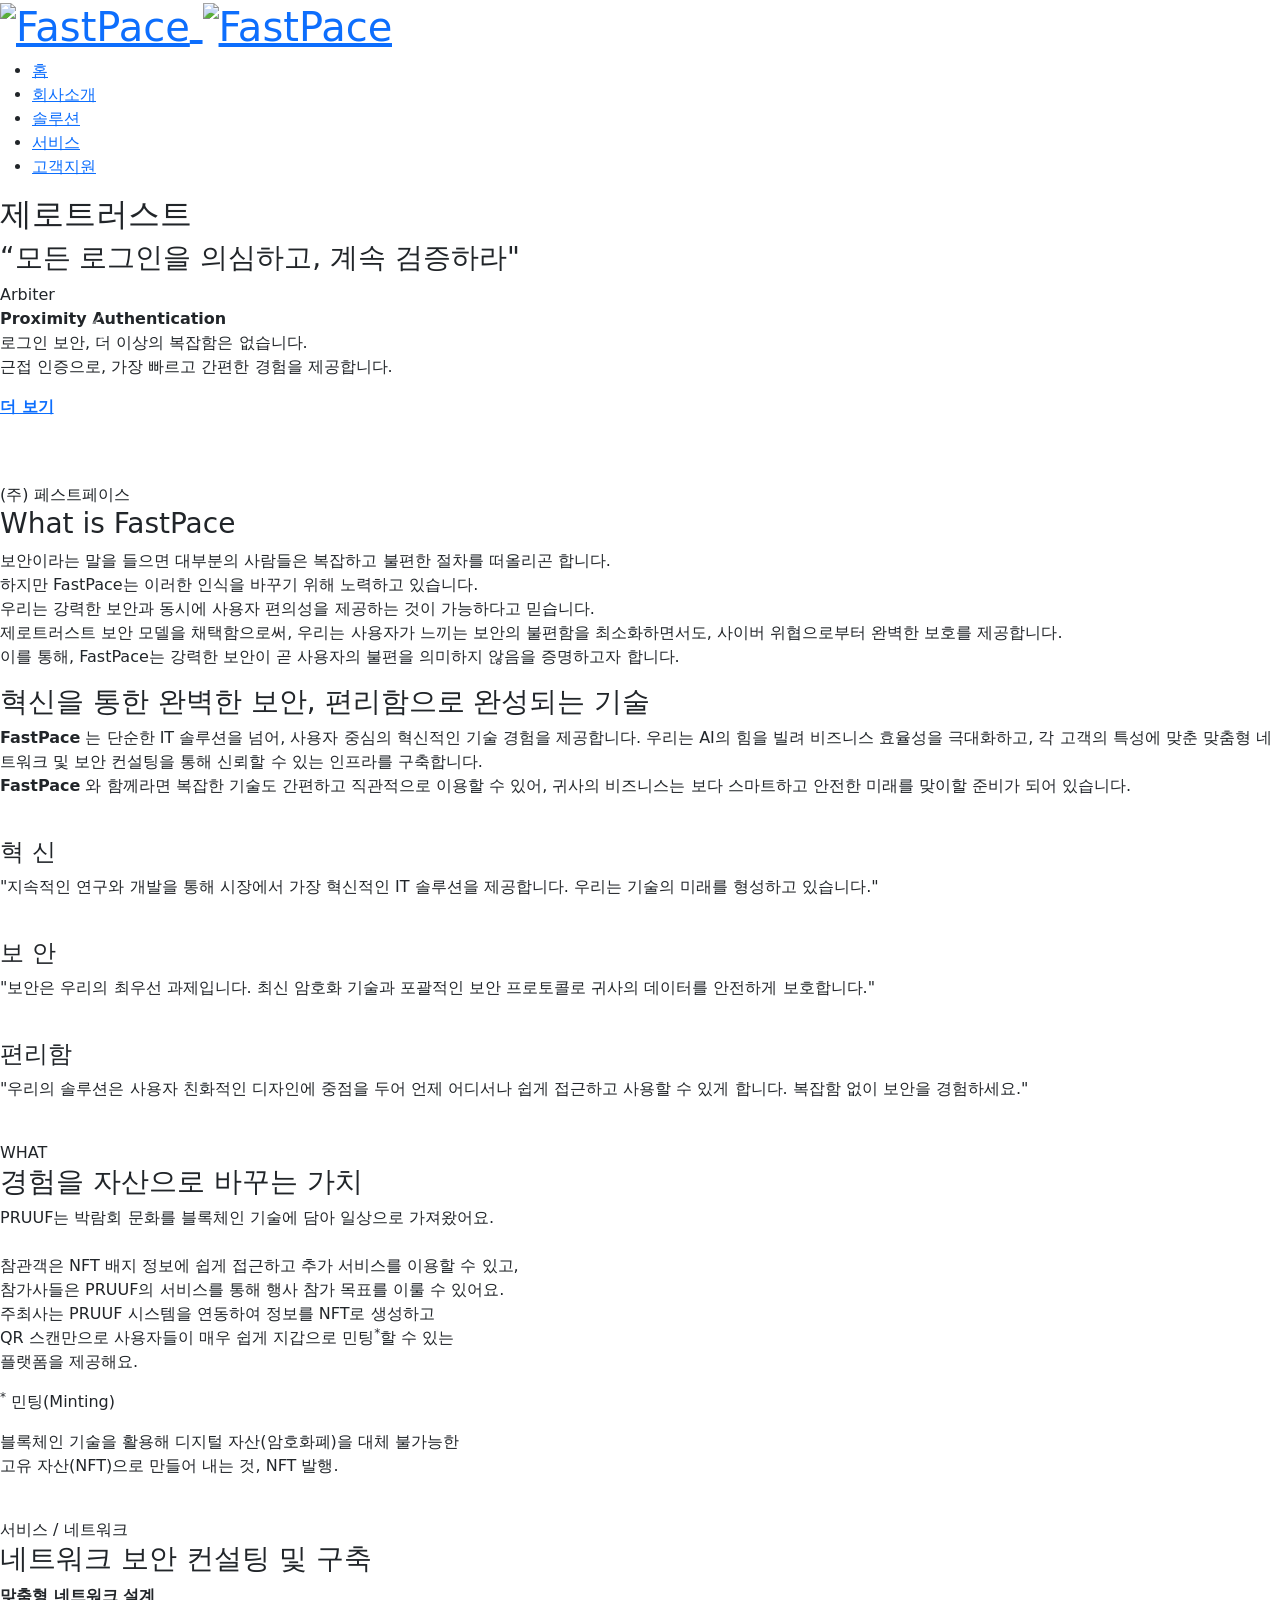
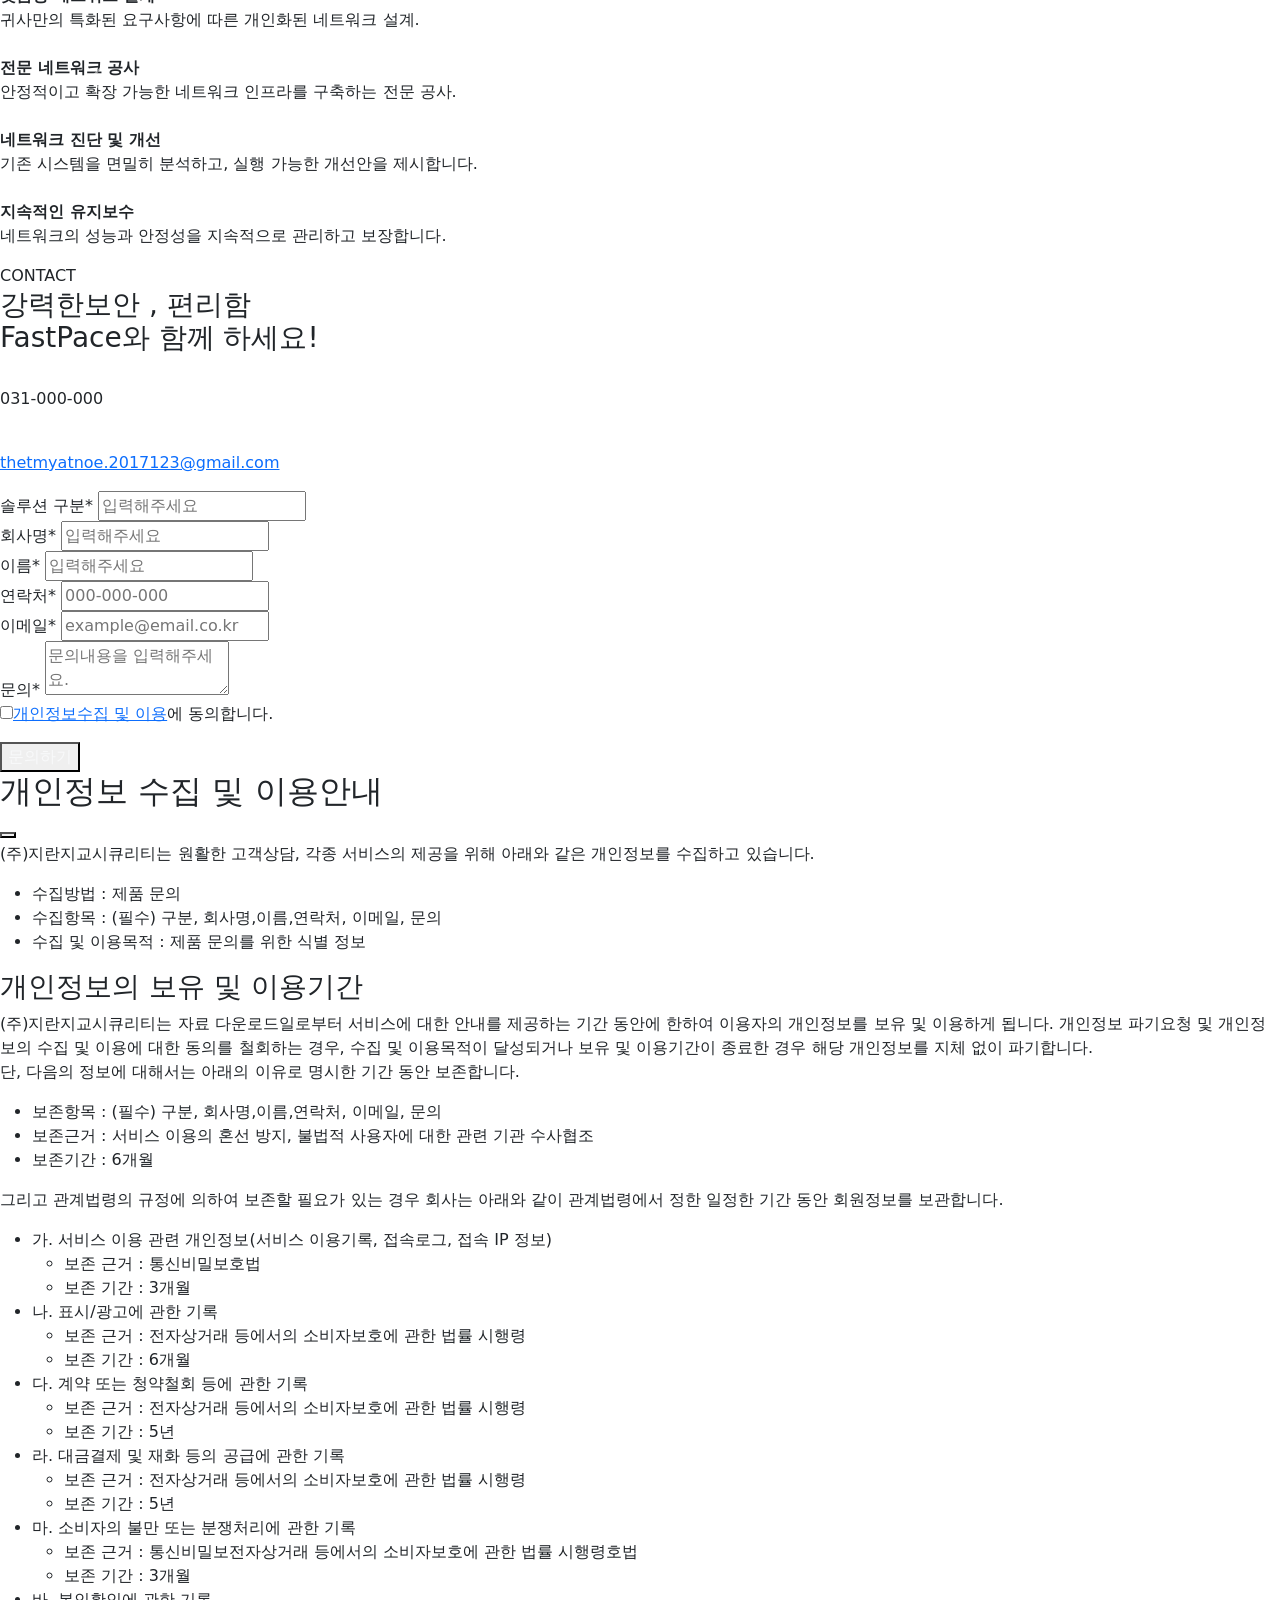
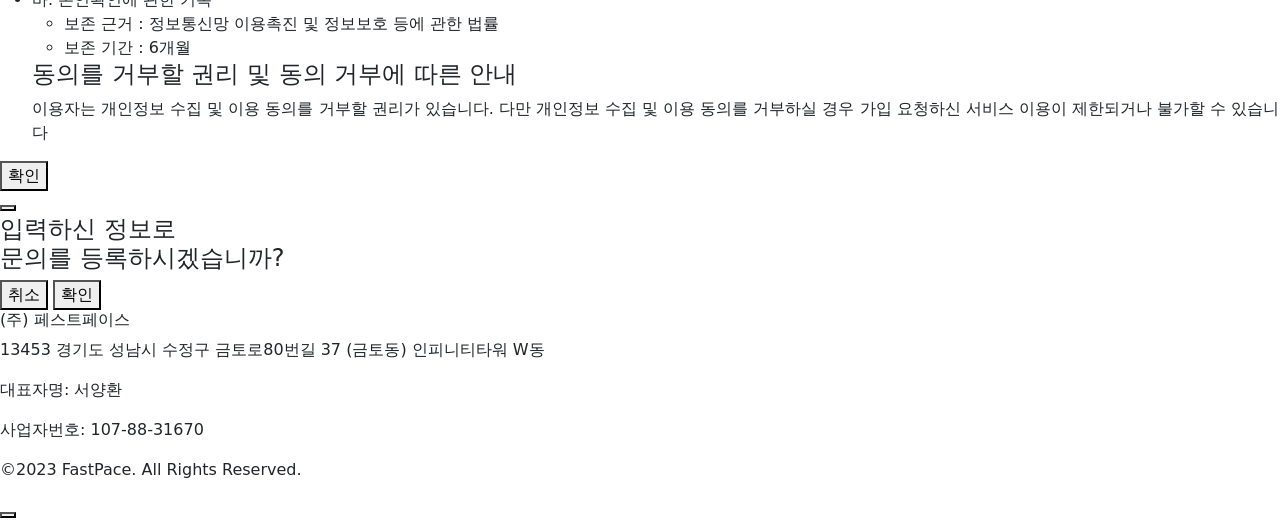
==== index.html @ 1fc8582a "first commit" ====
<!DOCTYPE html>
<html lang="ko">
  <head>
    <meta charset="utf-8" />
    <meta http-equiv="X-UA-Compatible" content="IE=edge" />
    <meta name="viewport" content="width=device-width,initial-scale=1.0,minimum-scale=1.0,user-scalable=yes" />
    <title>FastPace</title>

    <!-- css -->
    <link rel="icon" href="../html/images/main/fp1.png">
    <link rel="stylesheet" href="../html/css/css.css" />
    <link rel="stylesheet" href="../html/css/main.css" />
    <link href="https://cdn.jsdelivr.net/npm/bootstrap@5.0.2/dist/css/bootstrap.min.css" rel="stylesheet" integrity="sha384-EVSTQN3/azprG1Anm3QDgpJLIm9Nao0Yz1ztcQTwFspd3yD65VohhpuuCOmLASjC" crossorigin="anonymous">
    <script src="https://cdn.jsdelivr.net/npm/bootstrap@5.0.2/dist/js/bootstrap.bundle.min.js" integrity="sha384-MrcW6ZMFYlzcLA8Nl+NtUVF0sA7MsXsP1UyJoMp4YLEuNSfAP+JcXn/tWtIaxVXM" crossorigin="anonymous"></script>
    <!-- js -->
    <script src="https://cdn.jsdelivr.net/npm/@popperjs/core@2.9.2/dist/umd/popper.min.js" integrity="sha384-IQsoLXl5PILFhosVNubq5LC7Qb9DXgDA9i+tQ8Zj3iwWAwPtgFTxbJ8NT4GN1R8p" crossorigin="anonymous"></script>
    <script src="https://cdn.jsdelivr.net/npm/bootstrap@5.0.2/dist/js/bootstrap.min.js" integrity="sha384-cVKIPhGWiC2Al4u+LWgxfKTRIcfu0JTxR+EQDz/bgldoEyl4H0zUF0QKbrJ0EcQF" crossorigin="anonymous"></script>
    <script src="../html/js/jquery-3.2.1.min.js"></script>
    <script src="../html/js/common.js"></script>
    <script src="../html/js/aos.js"></script>
    <script src="https://smtpjs.com/v3/smtp.js"></script>
  </head>

  <body>
    <div id="wrap" class="main">
      <!-- header start -->
      <header id="header">
        <div class="layout">
          <h1 class="header__logo">
            <a href="#">
              <img src="../html/images/main/fpw.png" alt="FastPace" class="white" />
              <img src="../html/images/main/fplogo.png" alt="FastPace" class="color" />
            </a>
          </h1>
          <nav id="gnb" >
            <ul class="gnb__list">
              <li class="gnb__item"><a href="#sec01">홈</a></li>
              <li class="gnb__item"><a href="#sec03">회사소개</a></li>
              <li class="gnb__item"><a href="#sec04">솔루션</a></li>
              <li class="gnb__item"><a href="#sec05">서비스</a></li>
              <li class="gnb__item"><a href="#sec07">고객지원</a></li>
             
            </ul>
            <!--<a href="#sec07" class="header__btn">문의하기</a>-->
          </nav>
          
        </div>
      </header>
      <!-- header end -->

      <div id="main">
        <section id="sec01">
          <div id="sec01slider" class="carousel slide" data-bs-ride="carousel">
            <div class="carousel-indicators">
              <button type="button" data-bs-target="#sec01" data-bs-slide-to="0" class="active" aria-current="true" aria-label="Slide 1"></button>
              <button type="button" data-bs-target="#sec01" data-bs-slide-to="1" aria-label="Slide 2"></button>
              <button type="button" data-bs-target="#sec01" data-bs-slide-to="2" aria-label="Slide 3"></button>
            </div>
            <div class="carousel-inner">
              <!-- Slide 1 (sec011) -->
              <div id="sec011" class="carousel-item active">
                <div class="layout">
                  <div class="sec011__wrap">
                      <div class="sec011__con">
                          <h2>제로트러스트  </h2>
                          <h3>“모든 로그인을 의심하고, 계속 검증하라"</h3>
                          <span>Arbiter</span>
                          <p>
                            <b>Proximity Authentication </b> <br>
                            로그인 보안, 더 이상의 복잡함은 없습니다.<br>근접 인증으로, 가장 빠르고 간편한 경험을 제공합니다.
                          </p>
                          <div class="app__link-wrap1">
                              <a href="https://fastpace.my.canva.site/patrol" class="app__link1">
                                  <p><strong>더 보기</strong></p>
                              </a>
                          </div>
                      </div>
                      <div class="sec011__img">
                          <img src="../html/images/main/ar_ma_img1.png" alt="" />
                      </div>
                  </div>
              </div>
              </div>
              <!-- Slide 2 (sec012) -->
              <div id="sec012" class="carousel-item">
                <div class="layout">
                  <div class="sec012__wrap">
                      <div class="sec012__con">
                          <h2>제로트러스트의 실현, </h2>
                          <h3>네트워크 정찰을 통한 완벽한 보안</h3>
                          <span>Patrol</span>
                          <p>
                              취약한 내부 네트워크를 위한 트래픽 탐지 솔루션. <br>
                              센서를 통한 실시간 트래픽 감시 및 침입 방지, <br>안티바이러스 엔진으로 내부 위협을 정밀하게 탐지하고 차단합니다.
                          </p>
                          <div class="app__link-wrap2">
                              <a href="https://fastpace.my.canva.site/patrol" class="app__link2">
                                  <p><strong>더 보기</strong></p>
                              </a>
                          </div>
                      </div>
                      <div class="sec012__img">
                          <img src="../html/images/main/pa_ma_img1.png" alt="" />
                      </div>
                  </div>
                </div>
              </div>
              <!-- Slide 3 (sec013) -->
              <div id="sec013" class="carousel-item">
                <div class="layout">
                  <div class="sec013__wrap">
                      <div class="sec013__con">
                          <h2>E-Mail 데이터 기반의 업무포탈 AI</h2>
                          <h3>“e-Mail로 자동 학습, 혁신적인 업무 지원"</h3>
                          <span>Commandi</span>
                          <p>
                            AI 업무 포털,  <br>
                            이메일 데이터로 업무의 미래를 열다. <br> 학습된 나만의 AI업무 비서를 경험하세요.
                          </p>
                          <div class="app__link-wrap3">
                              <a href="https://www.canva.com/design/DAFzvdI1nhU/cEtCl0Ip3ri6vpko27bxwQ/view?utm_content=DAFzvdI1nhU&utm_campaign=designshare&utm_medium=link&utm_source=editor" class="app__link3">
                                  <p><strong>더 보기</strong></p>
                              </a>
                          </div>
                      </div>
                      <div class="sec013__img">
                          <img src="../html/images/main/cmd_1.png" alt="" />
                      </div>
                  </div>
                </div>
              </div>
            </div>
            <button class="carousel-control-prev" type="button" data-bs-target="#sec01slider" data-bs-slide="prev">
              <span class="carousel-control-prev-icon" aria-hidden="true"></span>
              <span class="visually-hidden">Previous</span>
            </button>
            <button class="carousel-control-next" type="button" data-bs-target="#sec01slider" data-bs-slide="next">
              <span class="carousel-control-next-icon" aria-hidden="true"></span>
              <span class="visually-hidden">Next</span>
            </button>
          </div>
        </section>
        <section id="sec03" class="con__box">
          <div class="layout">
            <div class="con__img" data-aos="fade-right" data-aos-anchor="#sec03">
              <img src="../html/images/main/fplogo.png" alt="" />
            </div>
            <div class="con__text">
              <span class="con__title con__title--sm" data-aos="fade-down" data-aos-delay="400" data-aos-anchor="#sec03">(주) 페스트페이스</span>
              <h3 class="con__title" data-aos="fade-down" data-aos-delay="600" data-aos-anchor="#sec03">What is FastPace</h3>
              <p class="con__desc" data-aos="fade-up" data-aos-delay="800" data-aos-anchor="#sec03">
                보안이라는 말을 들으면 대부분의 사람들은 복잡하고 불편한 절차를 떠올리곤 합니다. <br>하지만 FastPace는 이러한 인식을 바꾸기 위해 노력하고 있습니다. <br>우리는 강력한 보안과 동시에 사용자 편의성을 제공하는 것이 가능하다고 믿습니다. <br>제로트러스트 보안 모델을 채택함으로써, 우리는 사용자가 느끼는 보안의 불편함을 최소화하면서도, 사이버 위협으로부터 완벽한 보호를 제공합니다. <br>이를 통해, FastPace는 강력한 보안이 곧 사용자의 불편을 의미하지 않음을 증명하고자 합니다.
              </p>
            </div>
          </div>
        </section>
        <section id="sec02">
          <div class="layout">
            <h3 class="con__title" data-aos="fade-down" data-aos-anchor="#sec02">혁신을 통한 완벽한 보안, 편리함으로 완성되는 기술</h3>
            <p class="sec02__text" data-aos="fade-down" data-aos-delay="200" data-aos-anchor="#sec02">
              <b>FastPace</b> 는 단순한 IT 솔루션을 넘어, 사용자 중심의 혁신적인 기술 경험을 제공합니다. 우리는 AI의 힘을 빌려 비즈니스 효율성을 극대화하고, 각 고객의 특성에 맞춘 맞춤형 네트워크 및 보안 컨설팅을 통해 신뢰할 수 있는 인프라를 구축합니다. <br>
              <b>FastPace</b> 와 함께라면 복잡한 기술도 간편하고 직관적으로 이용할 수 있어, 귀사의 비즈니스는 보다 스마트하고 안전한 미래를 맞이할 준비가 되어 있습니다.<br />
            </p>
            <div class="sec02__con">
              <div class="sec02__item">
                <div class="sec02__item-img" data-aos="zoom-in" data-aos-duration="700" data-aos-delay="800" data-aos-anchor="#sec02"><img src="../html/images/main/i1.png" alt="" /></div>
                <div class="sec02__item-text" data-aos="fade-up" data-aos-delay="1400" data-aos-anchor="#sec02">
                  <h4>혁 신</h4>
                  <p>"지속적인 연구와 개발을 통해 시장에서 가장 혁신적인 IT 솔루션을 제공합니다. 우리는 기술의 미래를 형성하고 있습니다."</p>
                </div>
              </div>
              <div class="sec02__item">
                <div class="sec02__item-img" data-aos="zoom-in" data-aos-duration="700" data-aos-delay="900" data-aos-anchor="#sec02"><img src="../html/images/main/i2.png" alt="" /></div>
                <div class="sec02__item-text" data-aos="fade-up" data-aos-delay="1600" data-aos-anchor="#sec02">
                  <h4>보 안</h4>
                  <p>"보안은 우리의 최우선 과제입니다. 최신 암호화 기술과 포괄적인 보안 프로토콜로 귀사의 데이터를 안전하게 보호합니다."</p>
                </div>
              </div>
              <div class="sec02__item">
                <div class="sec02__item-img" data-aos="zoom-in" data-aos-duration="700" data-aos-delay="1200" data-aos-anchor="#sec02"><img src="../html/images/main/i3.png" alt="" /></div>
                <div class="sec02__item-text" data-aos="fade-up" data-aos-delay="1800" data-aos-anchor="#sec02">
                  <h4>편리함</h4>
                  <p>"우리의 솔루션은 사용자 친화적인 디자인에 중점을 두어 언제 어디서나 쉽게 접근하고 사용할 수 있게 합니다. 복잡함 없이 보안을 경험하세요."</p>
                </div>
              </div>
            </div>
            <!--<div class="annotation" data-aos="fade" data-aos-duration="1400" data-aos-delay="2400" data-aos-anchor="#sec02">
              <p class="annotation__word"><sup class="point">*</sup> NFT(Non-Fungible Token)</p>
              <p class="annotation__desc">블록체인의 기술을 이용하여 증명되는 디지털 자산을 증명하는 토큰</p>
            </div>-->
          </div>
        </section>
        <section id="sec04" class="con__box">
          <div class="layout">
            <div class="con__img" data-aos="fade-left" data-aos-anchor="#sec04">
              <img src="../html/images/main/con_img02.png" alt="" />
            </div>
            <div class="con__text">
              <span class="con__title con__title--sm" data-aos="fade-down" data-aos-delay="400" data-aos-anchor="#sec04">WHAT</span>
              <h3 class="con__title" data-aos="fade-down" data-aos-delay="600" data-aos-anchor="#sec04">경험을 자산으로 바꾸는 가치</h3>
              <p class="con__desc" data-aos="fade-up" data-aos-delay="800" data-aos-anchor="#sec04">
                PRUUF는 박람회 문화를 블록체인 기술에 담아 일상으로 가져왔어요.
                <br /><br />
                참관객은 NFT 배지 정보에 쉽게 접근하고 추가 서비스를 이용할 수 있고,<br class="mo-none" />
                참가사들은 PRUUF의 서비스를 통해 행사 참가 목표를 이룰 수 있어요.<br />
                주최사는 PRUUF 시스템을 연동하여 정보를 NFT로 생성하고<br class="mo-none" />
                QR 스캔만으로 사용자들이 매우 쉽게 지갑으로 민팅<sup class="point">*</sup>할 수 있는<br class="mo-none" />
                플랫폼을 제공해요.<br />
              </p>
              <div class="annotation mt50" data-aos="fade" data-aos-duration="1400" data-aos-delay="1400" data-aos-anchor="#sec04">
                <p class="annotation__word"><sup class="point">*</sup> 민팅(Minting)</p>
                <p class="annotation__desc">
                  블록체인 기술을 활용해 디지털 자산(암호화폐)을 대체 불가능한<br class="mo-none" />
                  고유 자산(NFT)으로 만들어 내는 것, NFT 발행.
                </p>
              </div>
            </div>
          </div>
        </section>

        <section id="sec05" class="con__box">
          <div id="sec05slider" class="carousel slide" data-bs-ride="carousel">
          <div class="carousel-indicators">
           <button type="button" data-bs-target="#sec05" data-bs-slide-to="0" class="active" aria-current="true" aria-label="Slide 1"></button>
            <button type="button" data-bs-target="#sec05" data-bs-slide-to="1" aria-label="Slide 2"></button>
          </div>
          <div class="carousel-inner">
          <!-- Slide 1 (sec051) -->
          <div id="sec051" class="carousel-item active">
            <div class="layout">
              <div class="con__img" data-aos="fade-right" data-aos-anchor="#sec05">
                <img src="../html/images/main/sv_1.png" alt="" />
              </div>
              <div class="con__text">
                <span class="con__title con__title--sm" data-aos="fade-down" data-aos-delay="400" data-aos-anchor="#sec05"> 서비스 / 네트워크</span>
                <h3 class="con__title" data-aos="fade-down" data-aos-delay="600" data-aos-anchor="#sec05">네트워크 보안 컨설팅 및 구축</h3>
                <p class="con__desc" data-aos="fade-up" data-aos-delay="800" data-aos-anchor="#sec05">
                  <b>맞춤형 네트워크 설계</b><br class="mo-none" />
                  귀사만의 특화된 요구사항에 따른 개인화된 네트워크 설계.
                  <br /><br />
                  <b>전문 네트워크 공사</b><br class="mo-none" />
                  안정적이고 확장 가능한 네트워크 인프라를 구축하는 전문 공사.
                  <br /><br />
                  <b>네트워크 진단 및 개선
                  </b><br class="mo-none" />
                  기존 시스템을 면밀히 분석하고, 실행 가능한 개선안을 제시합니다.
                  <br /><br />
                  <b>지속적인 유지보수
                  </b><br class="mo-none" />
                  네트워크의 성능과 안정성을 지속적으로 관리하고 보장합니다.
            
                </p>
              </div>
            </div>
          </div>
          <!-- Slide 2 -->
          <div id="sec052" class="carousel-item">
            <div class="layout">
              <div class="con__img" data-aos="fade-right" data-aos-anchor="#sec05">
                <img src="../html/images/main/sv2.png" alt="" />
              </div>
              <div class="con__text">
                <span class="con__title con__title--sm" data-aos="fade-down" data-aos-delay="400" data-aos-anchor="#sec05">  서비스 / 보안컨설팅</span>
                <h3 class="con__title" data-aos="fade-down" data-aos-delay="600" data-aos-anchor="#sec05">보안 컨설팅</h3>
                <p class="con__desc" data-aos="fade-up" data-aos-delay="800" data-aos-anchor="#sec05">
                  FastPace는 최신 보안 기술의 적용과 더불어 기존 레거시 환경에 대한 전문적인 보안 컨설팅을 제공합니다.<br><br>강력한 보안과 사용자 편의성을 모두 충족하는 제로트러스트 보안 솔루션을 통해, 기존 시스템의 보안 강화와 현대적 요구사항에 맞는 업그레이드를 도와드립니다. <br><br>FastPace와 함께라면, 기업은 과거의 보안 구조를 혁신적이고 효율적인 방식으로 개선할 수 있습니다.
                </p>
              </div>
            </div>
          </div>
          </div>
          <button class="carousel-control-prev" type="button" data-bs-target="#sec05slider" data-bs-slide="prev">
            <span class="carousel-control-prev-icon" aria-hidden="true"></span>
            <span class="visually-hidden">Previous</span>
          </button>
          <button class="carousel-control-next" type="button" data-bs-target="#sec05slider" data-bs-slide="next">
            <span class="carousel-control-next-icon" aria-hidden="true"></span>
            <span class="visually-hidden">Next</span>
          </button>
          </div>
    
        </section>

        <section id="sec07">
          <div class="layout">
            <div class="con__text">
              <div>
                <span class="con__title con__title--sm" data-aos="fade-down" data-aos-anchor="#sec07">CONTACT</span>
                <h3 class="con__title con__title--lg" data-aos="fade-down" data-aos-delay="200" data-aos-anchor="#sec07">
                  강력한보안 , 편리함<br />
                  <span>FastPace</span>와 함께 하세요!
                </h3>
              </div>
              <div class="contact__btn-wrap" data-aos="fade-up" data-aos-delay="600" data-aos-anchor="#sec07">
                <div class="contact__btn contact__btn--tel">
                  <span class="contact__icon">
                    <img src="../html/images/main/icon_contact01.svg" alt="" />
                  </span>
                  <p>031-000-000</p>
                </div>
                <a href="mailto:thetmyatnoe.2017123@gmail.com" class="contact__btn contact__btn--mail">
                  <span class="contact__icon">
                    <img src="../html/images/main/icon_contact02.svg" alt="" />
                  </span>
                  <p>thetmyatnoe.2017123@gmail.com</p>
                </a>
              </div>
            </div>
            <div class="con__form" data-aos="fade" data-aos-duration="1400" data-aos-delay="1200" data-aos-anchor="#sec07">
              <form id="inquiryform" action="http://106.10.38.198/submit-inquiry" method="post"> <!-- Modify this line -->
                <div class="con__form-item incorrect">
                  <label class="con__form-label">솔루션 구분*</label>
                  <input type="text" name="category" placeholder="입력해주세요" />
                </div>
                <div class="con__form-item incorrect">
                  <label class="con__form-label">회사명*</label>
                  <input type="text" name="companyName" placeholder="입력해주세요" />
                </div>
                <div class="con__form-item">
                  <label class="con__form-label">이름*</label>
                  <input type="text" name="name" placeholder="입력해주세요" />
                </div>
                <div class="con__form-item">
                  <label class="con__form-label">연락처*</label>
                  <input type="text" name="contact" placeholder="000-000-000" />
                </div>
                <div class="con__form-item">
                  <label class="con__form-label">이메일*</label>
                  <input type="text" name="email" placeholder="example@email.co.kr" />
                </div>
                <div class="con__form-item last incorrect">
                  <label class="con__form-label">문의*</label>
                  <textarea name="inquiry" placeholder="문의내용을 입력해주세요."></textarea>
                </div>
                <div class="con__form-submit">
                  <p class="check-style">
                    <input type="checkbox" name="" id="c01" /><label for="c01"><a href="#" class="popup-open">개인정보수집 및 이용</a>에 동의합니다.</label>
                  </p>
                  <button type="submit" class="btn-style submit-popup-open text-light">문의하기</button>
                </div>
              </form>
            </div>
          </div>
        
          </div>

          <div class="popup__wrap">
            <div class="popup__box">
              <div class="popup__title">
                <h2>개인정보 수집 및 이용안내</h2>
                <button class="popup__close"><i class="xi-close"></i></button>
              </div>
              <div class="popup__con">
                <div class="popup__con-text">
                  <p>(주)지란지교시큐리티는 원활한 고객상담, 각종 서비스의 제공을 위해 아래와 같은 개인정보를 수집하고 있습니다.</p>
                  <ul class="dot-list">
                    <li>수집방법 : 제품 문의</li>
                    <li>수집항목 : (필수) 구분, 회사명,이름,연락처, 이메일, 문의</li>
                    <li>수집 및 이용목적 : 제품 문의를 위한 식별 정보</li>
                  </ul>
                  <h3>개인정보의 보유 및 이용기간</h3>
                  <p>
                    (주)지란지교시큐리티는 자료 다운로드일로부터 서비스에 대한 안내를 제공하는 기간 동안에 한하여 이용자의 개인정보를 보유 및 이용하게 됩니다. 개인정보 파기요청 및 개인정보의 수집 및 이용에 대한 동의를 철회하는 경우, 수집 및 이용목적이 달성되거나 보유 및 이용기간이 종료한 경우 해당
                    개인정보를 지체 없이 파기합니다.<br />
                    단, 다음의 정보에 대해서는 아래의 이유로 명시한 기간 동안 보존합니다.
                  </p>
                  <ul class="dot-list">
                    <li>보존항목 : (필수) 구분, 회사명,이름,연락처, 이메일, 문의</li>
                    <li>보존근거 : 서비스 이용의 혼선 방지, 불법적 사용자에 대한 관련 기관 수사협조</li>
                    <li>보존기간 : 6개월</li>
                  </ul>
                  <p>그리고 관계법령의 규정에 의하여 보존할 필요가 있는 경우 회사는 아래와 같이 관계법령에서 정한 일정한 기간 동안 회원정보를 보관합니다.</p>
                  <ul class="abc-list">
                    <li>
                      가. 서비스 이용 관련 개인정보(서비스 이용기록, 접속로그, 접속 IP 정보)
                      <ul class="dash-list">
                        <li>보존 근거 : 통신비밀보호법</li>
                        <li>보존 기간 : 3개월</li>
                      </ul>
                    </li>
                    <li>
                      나. 표시/광고에 관한 기록
                      <ul class="dash-list">
                        <li>보존 근거 : 전자상거래 등에서의 소비자보호에 관한 법률 시행령</li>
                        <li>보존 기간 : 6개월</li>
                      </ul>
                    </li>
                    <li>
                      다. 계약 또는 청약철회 등에 관한 기록
                      <ul class="dash-list">
                        <li>보존 근거 : 전자상거래 등에서의 소비자보호에 관한 법률 시행령</li>
                        <li>보존 기간 : 5년</li>
                      </ul>
                    </li>
                    <li>
                      라. 대금결제 및 재화 등의 공급에 관한 기록
                      <ul class="dash-list">
                        <li>보존 근거 : 전자상거래 등에서의 소비자보호에 관한 법률 시행령</li>
                        <li>보존 기간 : 5년</li>
                      </ul>
                    </li>
                    <li>
                      마. 소비자의 불만 또는 분쟁처리에 관한 기록
                      <ul class="dash-list">
                        <li>보존 근거 : 통신비밀보전자상거래 등에서의 소비자보호에 관한 법률 시행령호법</li>
                        <li>보존 기간 : 3개월</li>
                      </ul>
                    </li>
                    <li>
                      바. 본인확인에 관한 기록
                      <ul class="dash-list">
                        <li>보존 근거 : 정보통신망 이용촉진 및 정보보호 등에 관한 법률</li>
                        <li>보존 기간 : 6개월</li>
                      </ul>
                    </li>
                    <h4>동의를 거부할 권리 및 동의 거부에 따른 안내</h4>
                    <p>이용자는 개인정보 수집 및 이용 동의를 거부할 권리가 있습니다. 다만 개인정보 수집 및 이용 동의를 거부하실 경우 가입 요청하신 서비스 이용이 제한되거나 불가할 수 있습니다</p>
                  </ul>
                </div>
                <button class="popup__btn btn-style">확인</button>
              </div>
            </div>
          </div>

          <div class="submit-popup__wrap">
            <div class="submit-popup__box">
              <button class="submit-popup__close"><i class="xi-close"></i></button>
              <div class="submit-popup__con">
                <h4 class="submit-popup__title">
                  입력하신 정보로<br />
                  문의를 등록하시겠습니까?
                </h4>
              </div>
              <div class="submit-popup__btn-wrap">
                <button class="submit-popup__btn submit-popup__btn--cancel">취소</button>
                <button  class="submit-popup__btn submit-popup__btn--check">확인</button>
              </div>
            </div>
          </div>
        </section>

    
      </div>

      <!-- footer start -->
      <footer id="footer">
        <div class="layout">
          <h6>(주) 페스트페이스</h6>
          <div class="footer__info">
            <address class="footer__info-item">13453 경기도 성남시 수정구 금토로80번길 37 (금토동) 인피니티타워 W동</address>
            <p class="footer__info-item">대표자명: 서양환</p>
            <p class="footer__info-item">사업자번호: 107-88-31670</p>
          </div>
          <p class="footer__copy">©2023 FastPace. All Rights Reserved.</p>
        </div>
        <button class="top__btn">
          <i class="xi-arrow-up"></i>
        </button>
      </footer>
      <!-- footer end -->
    </div>
  </body>
</html>
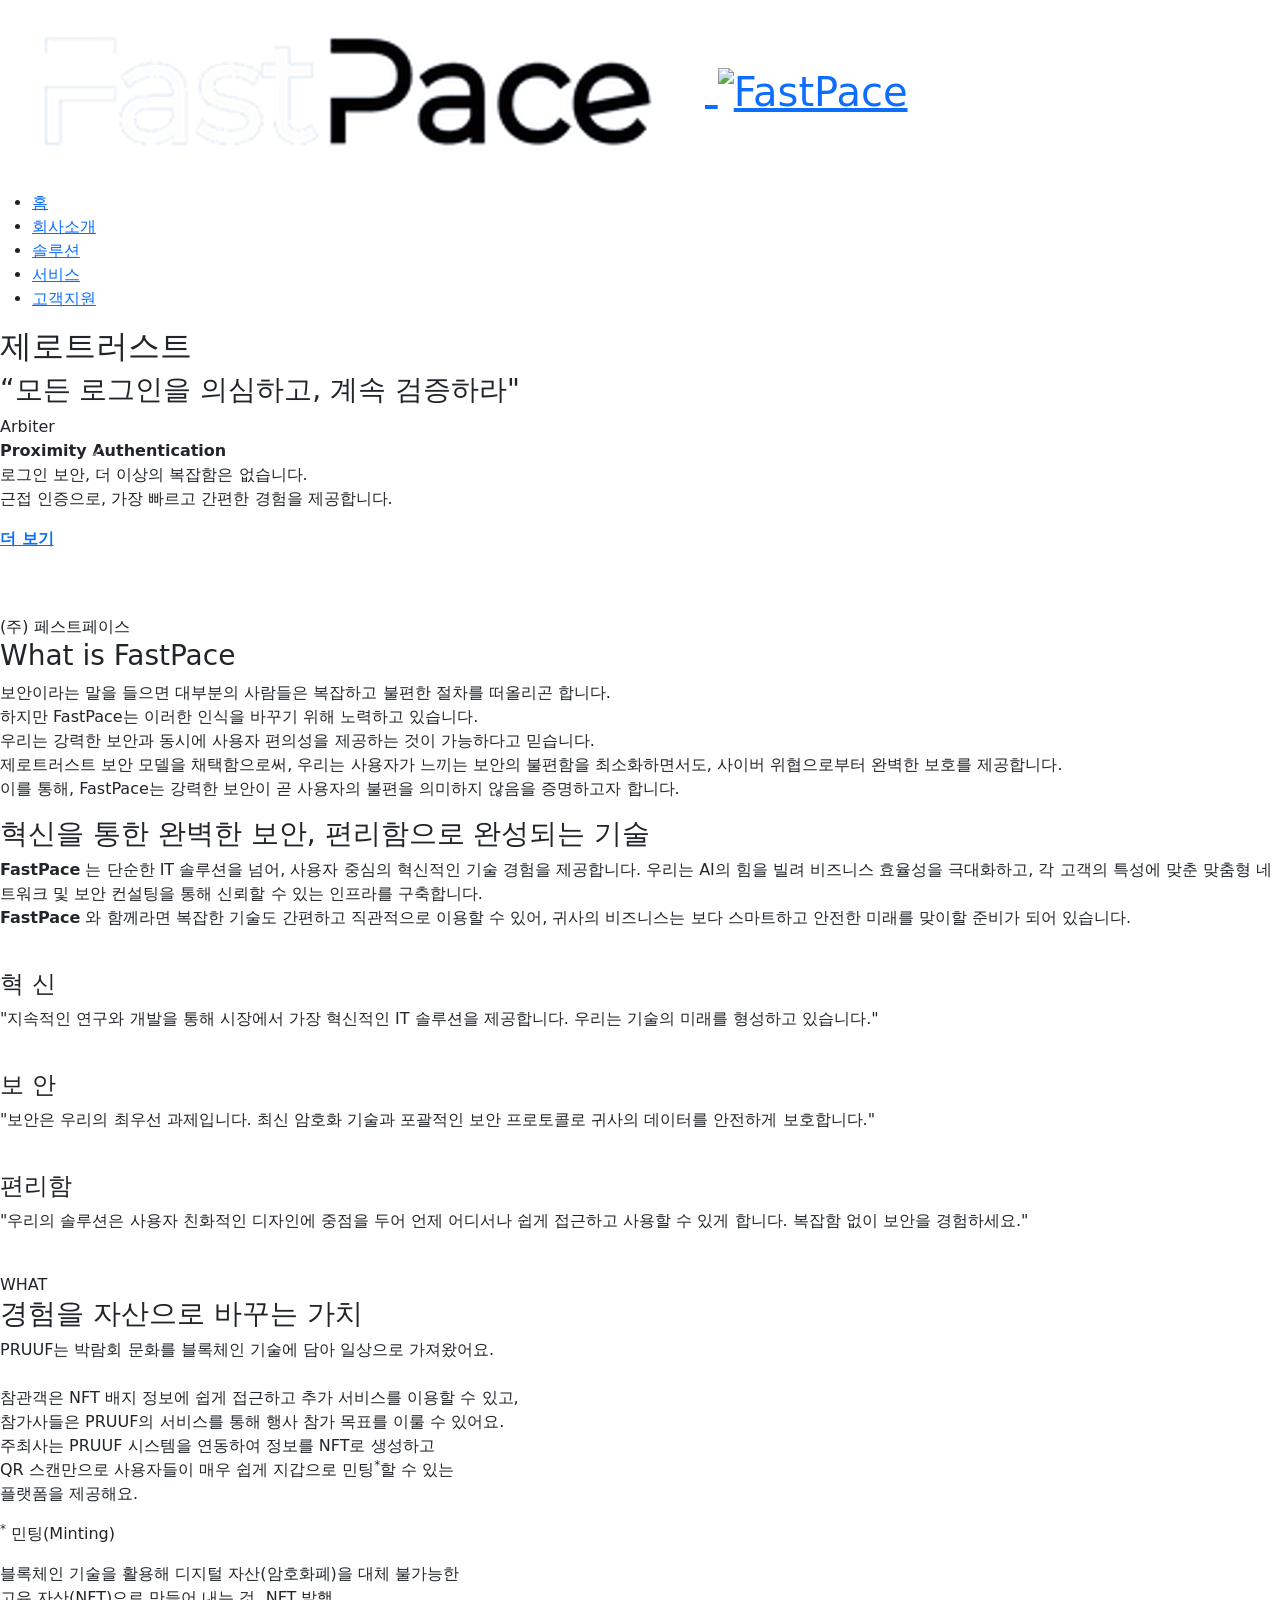
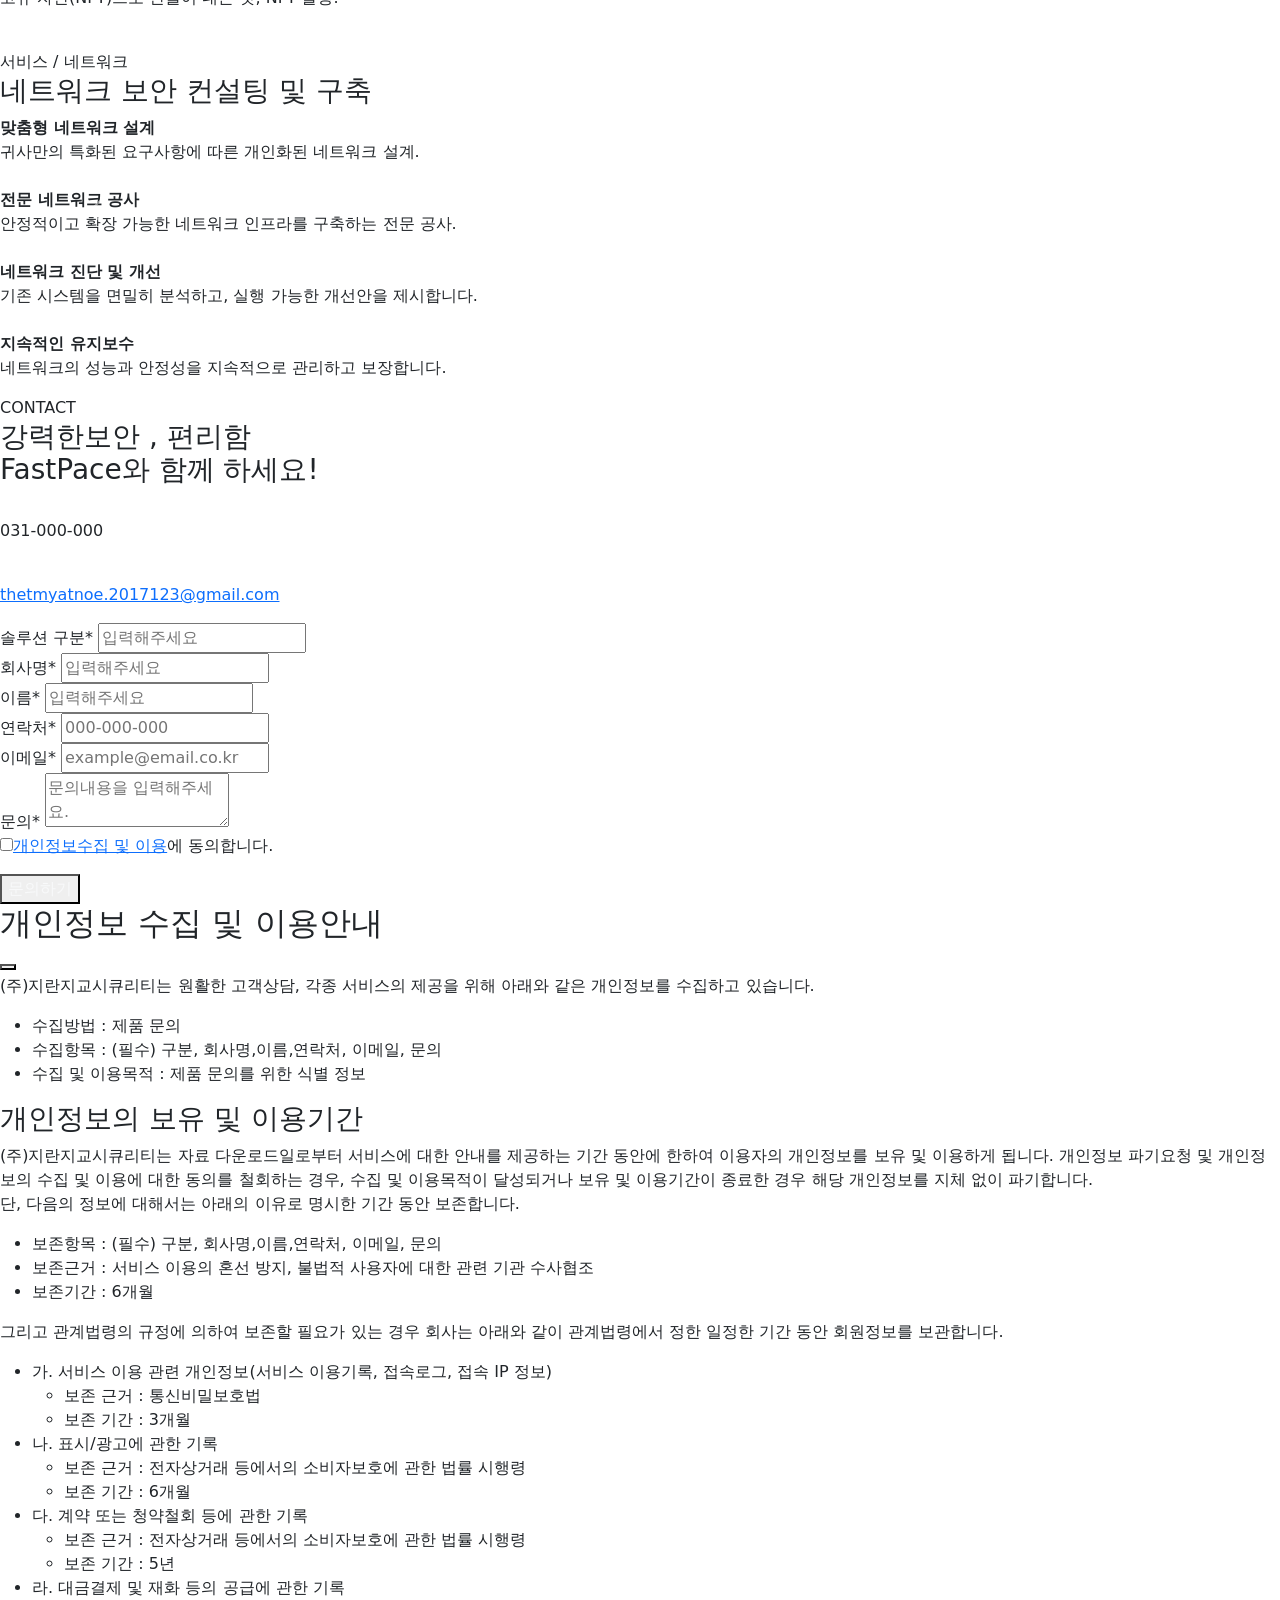
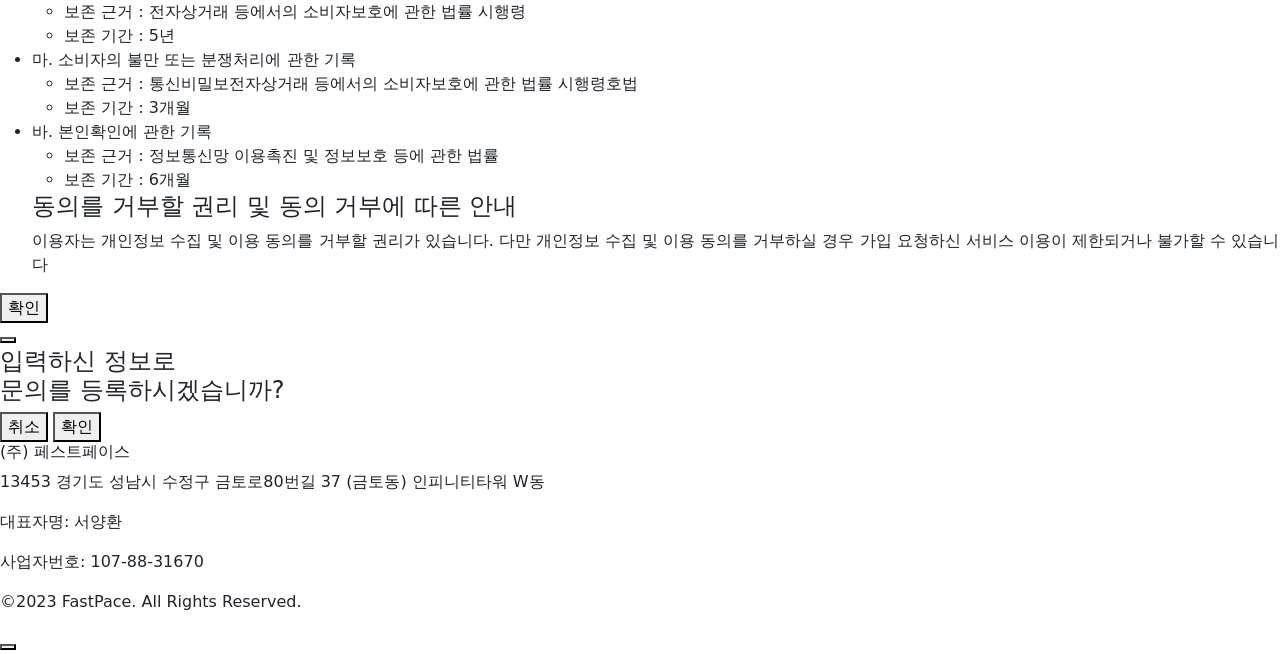
==== commit 4c36c142: "Update index.html" ====
--- a/index.html
+++ b/index.html
@@ -7,7 +7,7 @@
     <title>FastPace</title>
 
     <!-- css -->
-    <link rel="icon" href="../html/images/main/fp1.png">
+    <link rel="icon" href="images/main/fp1.png">
     <link rel="stylesheet" href="../html/css/css.css" />
     <link rel="stylesheet" href="../html/css/main.css" />
     <link href="https://cdn.jsdelivr.net/npm/bootstrap@5.0.2/dist/css/bootstrap.min.css" rel="stylesheet" integrity="sha384-EVSTQN3/azprG1Anm3QDgpJLIm9Nao0Yz1ztcQTwFspd3yD65VohhpuuCOmLASjC" crossorigin="anonymous">
@@ -28,7 +28,7 @@
         <div class="layout">
           <h1 class="header__logo">
             <a href="#">
-              <img src="../html/images/main/fpw.png" alt="FastPace" class="white" />
+              <img src="images/main/fpw.png" alt="FastPace" class="white" />
               <img src="../html/images/main/fplogo.png" alt="FastPace" class="color" />
             </a>
           </h1>
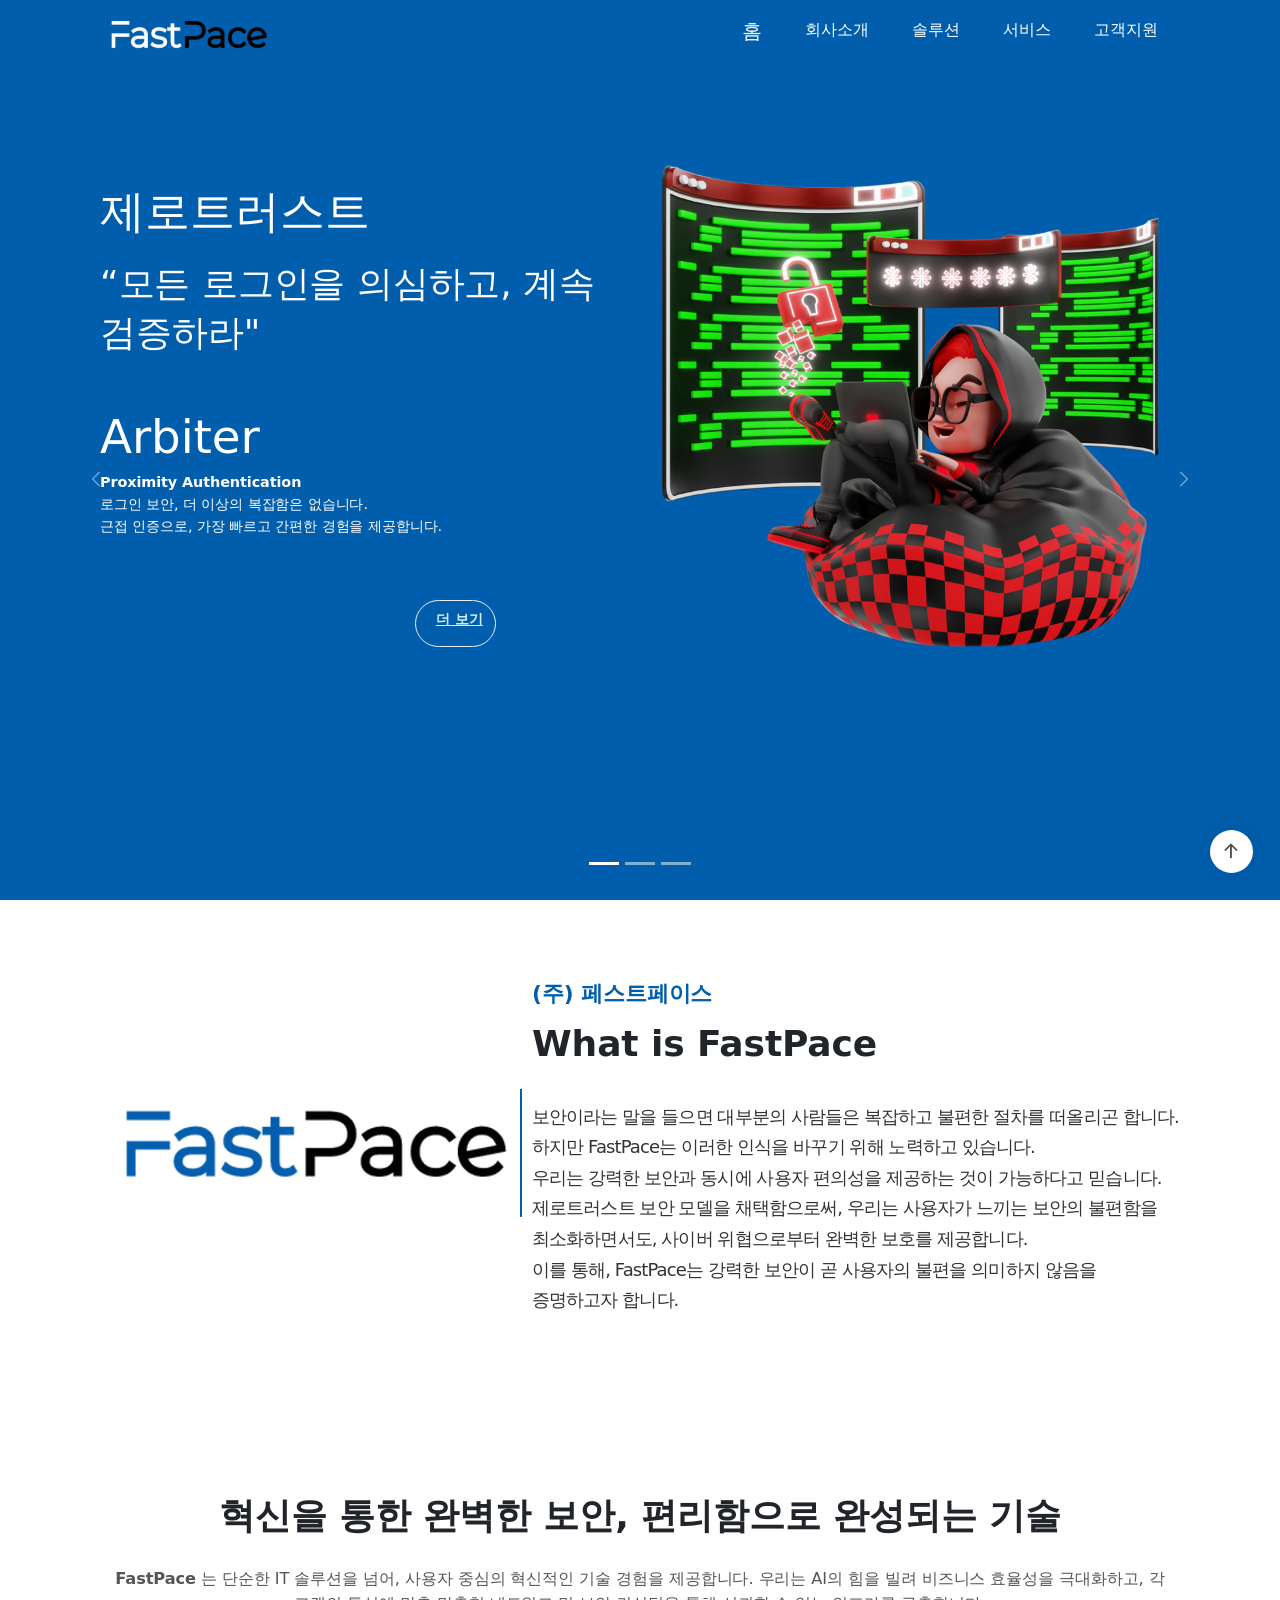
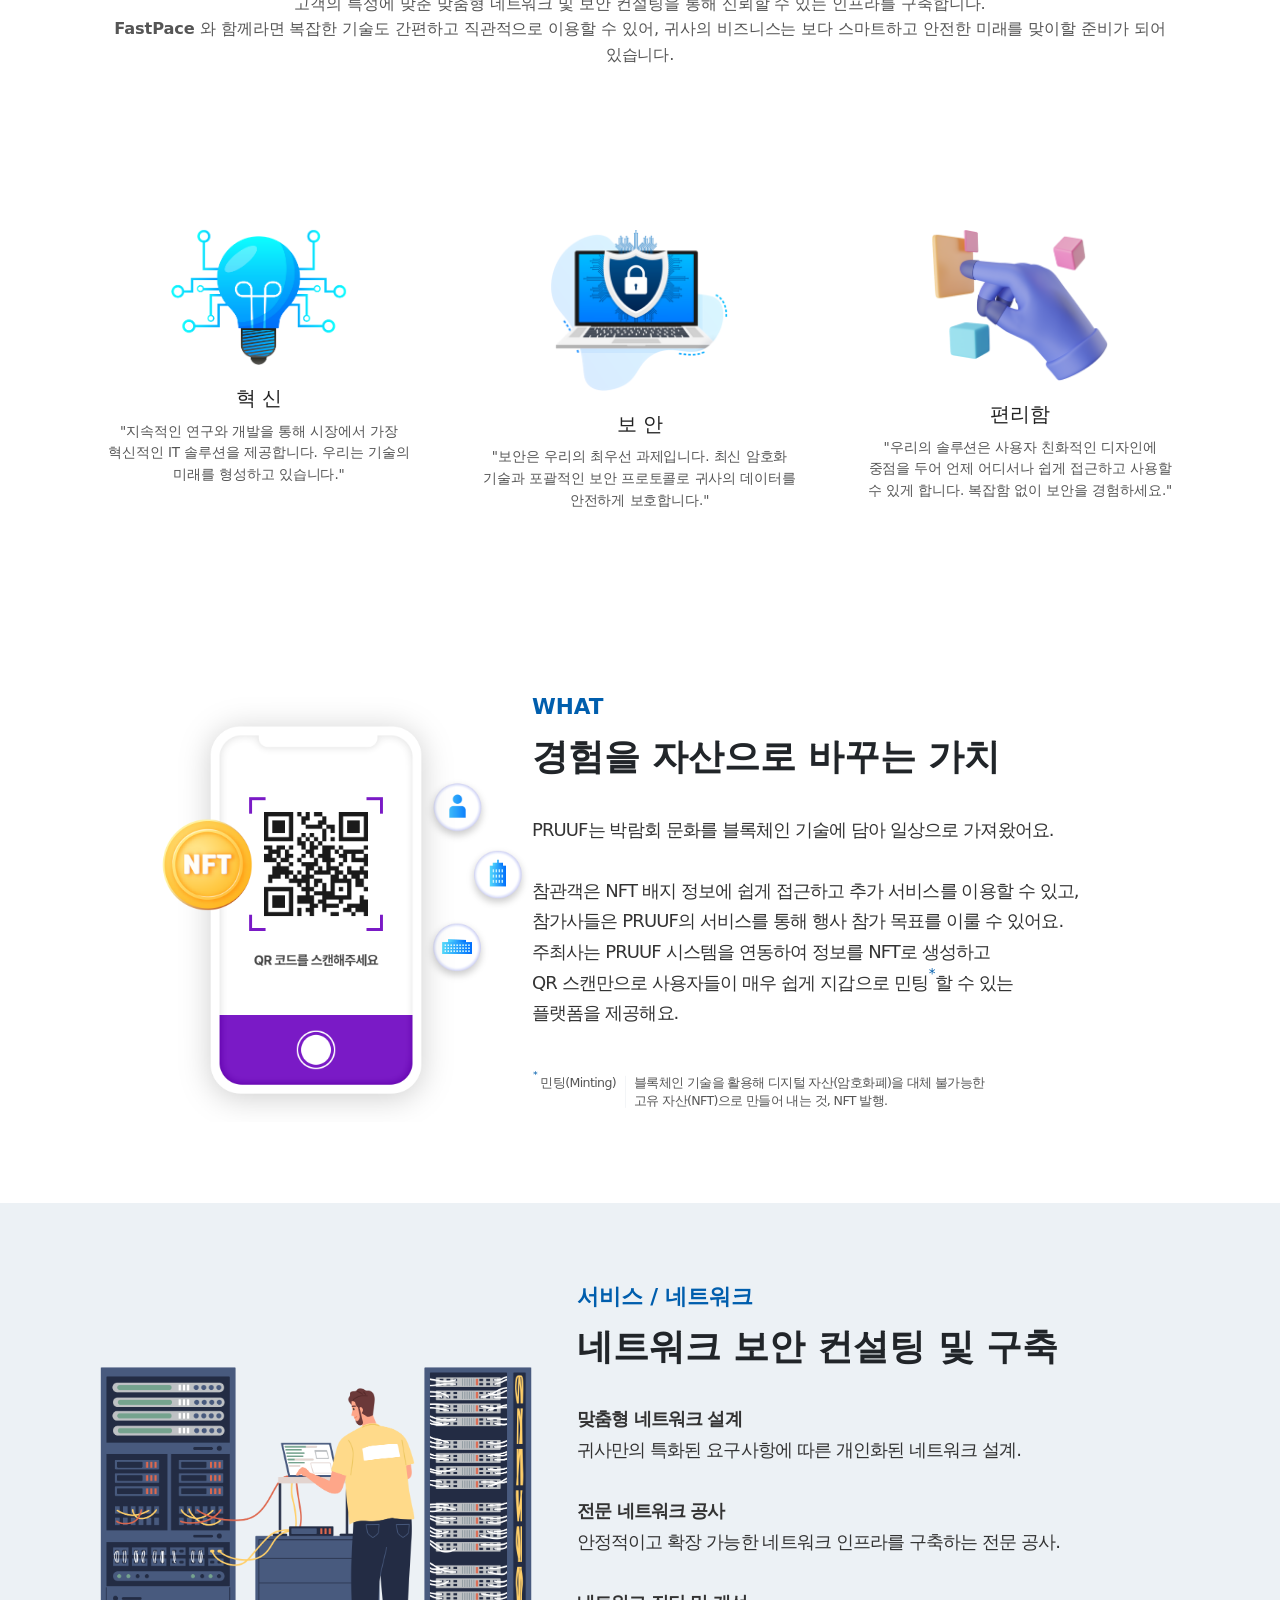
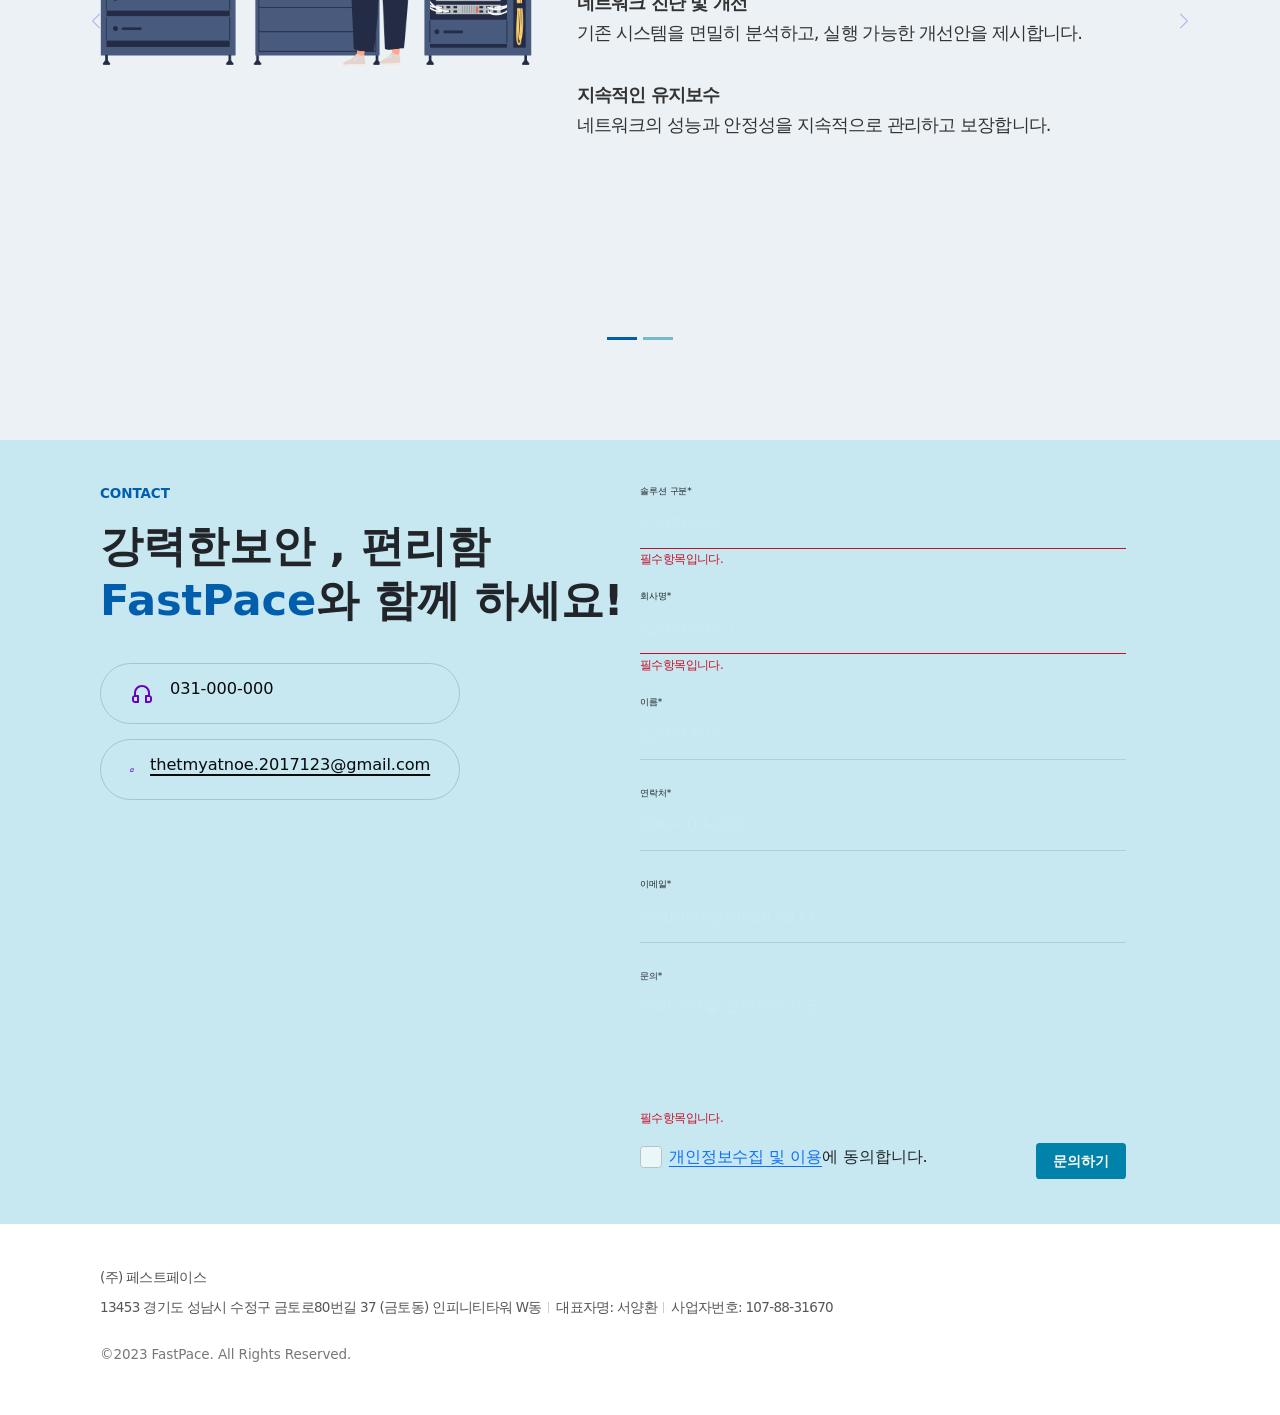
==== commit 80274782: "Update index.html" ====
--- a/index.html
+++ b/index.html
@@ -8,16 +8,16 @@
 
     <!-- css -->
     <link rel="icon" href="images/main/fp1.png">
-    <link rel="stylesheet" href="../html/css/css.css" />
-    <link rel="stylesheet" href="../html/css/main.css" />
+    <link rel="stylesheet" href="css/css.css" />
+    <link rel="stylesheet" href="css/main.css" />
     <link href="https://cdn.jsdelivr.net/npm/bootstrap@5.0.2/dist/css/bootstrap.min.css" rel="stylesheet" integrity="sha384-EVSTQN3/azprG1Anm3QDgpJLIm9Nao0Yz1ztcQTwFspd3yD65VohhpuuCOmLASjC" crossorigin="anonymous">
     <script src="https://cdn.jsdelivr.net/npm/bootstrap@5.0.2/dist/js/bootstrap.bundle.min.js" integrity="sha384-MrcW6ZMFYlzcLA8Nl+NtUVF0sA7MsXsP1UyJoMp4YLEuNSfAP+JcXn/tWtIaxVXM" crossorigin="anonymous"></script>
     <!-- js -->
     <script src="https://cdn.jsdelivr.net/npm/@popperjs/core@2.9.2/dist/umd/popper.min.js" integrity="sha384-IQsoLXl5PILFhosVNubq5LC7Qb9DXgDA9i+tQ8Zj3iwWAwPtgFTxbJ8NT4GN1R8p" crossorigin="anonymous"></script>
     <script src="https://cdn.jsdelivr.net/npm/bootstrap@5.0.2/dist/js/bootstrap.min.js" integrity="sha384-cVKIPhGWiC2Al4u+LWgxfKTRIcfu0JTxR+EQDz/bgldoEyl4H0zUF0QKbrJ0EcQF" crossorigin="anonymous"></script>
-    <script src="../html/js/jquery-3.2.1.min.js"></script>
-    <script src="../html/js/common.js"></script>
-    <script src="../html/js/aos.js"></script>
+    <script src="js/jquery-3.2.1.min.js"></script>
+    <script src="js/common.js"></script>
+    <script src="js/aos.js"></script>
     <script src="https://smtpjs.com/v3/smtp.js"></script>
   </head>
 
@@ -29,7 +29,7 @@
           <h1 class="header__logo">
             <a href="#">
               <img src="images/main/fpw.png" alt="FastPace" class="white" />
-              <img src="../html/images/main/fplogo.png" alt="FastPace" class="color" />
+              <img src="images/main/fplogo.png" alt="FastPace" class="color" />
             </a>
           </h1>
           <nav id="gnb" >
@@ -76,7 +76,7 @@
                           </div>
                       </div>
                       <div class="sec011__img">
-                          <img src="../html/images/main/ar_ma_img1.png" alt="" />
+                          <img src="images/main/ar_ma_img1.png" alt="" />
                       </div>
                   </div>
               </div>
@@ -100,7 +100,7 @@
                           </div>
                       </div>
                       <div class="sec012__img">
-                          <img src="../html/images/main/pa_ma_img1.png" alt="" />
+                          <img src="images/main/pa_ma_img1.png" alt="" />
                       </div>
                   </div>
                 </div>
@@ -124,7 +124,7 @@
                           </div>
                       </div>
                       <div class="sec013__img">
-                          <img src="../html/images/main/cmd_1.png" alt="" />
+                          <img src="images/main/cmd_1.png" alt="" />
                       </div>
                   </div>
                 </div>
@@ -143,7 +143,7 @@
         <section id="sec03" class="con__box">
           <div class="layout">
             <div class="con__img" data-aos="fade-right" data-aos-anchor="#sec03">
-              <img src="../html/images/main/fplogo.png" alt="" />
+              <img src="images/main/fplogo.png" alt="" />
             </div>
             <div class="con__text">
               <span class="con__title con__title--sm" data-aos="fade-down" data-aos-delay="400" data-aos-anchor="#sec03">(주) 페스트페이스</span>
@@ -163,21 +163,21 @@
             </p>
             <div class="sec02__con">
               <div class="sec02__item">
-                <div class="sec02__item-img" data-aos="zoom-in" data-aos-duration="700" data-aos-delay="800" data-aos-anchor="#sec02"><img src="../html/images/main/i1.png" alt="" /></div>
+                <div class="sec02__item-img" data-aos="zoom-in" data-aos-duration="700" data-aos-delay="800" data-aos-anchor="#sec02"><img src="images/main/i1.png" alt="" /></div>
                 <div class="sec02__item-text" data-aos="fade-up" data-aos-delay="1400" data-aos-anchor="#sec02">
                   <h4>혁 신</h4>
                   <p>"지속적인 연구와 개발을 통해 시장에서 가장 혁신적인 IT 솔루션을 제공합니다. 우리는 기술의 미래를 형성하고 있습니다."</p>
                 </div>
               </div>
               <div class="sec02__item">
-                <div class="sec02__item-img" data-aos="zoom-in" data-aos-duration="700" data-aos-delay="900" data-aos-anchor="#sec02"><img src="../html/images/main/i2.png" alt="" /></div>
+                <div class="sec02__item-img" data-aos="zoom-in" data-aos-duration="700" data-aos-delay="900" data-aos-anchor="#sec02"><img src="images/main/i2.png" alt="" /></div>
                 <div class="sec02__item-text" data-aos="fade-up" data-aos-delay="1600" data-aos-anchor="#sec02">
                   <h4>보 안</h4>
                   <p>"보안은 우리의 최우선 과제입니다. 최신 암호화 기술과 포괄적인 보안 프로토콜로 귀사의 데이터를 안전하게 보호합니다."</p>
                 </div>
               </div>
               <div class="sec02__item">
-                <div class="sec02__item-img" data-aos="zoom-in" data-aos-duration="700" data-aos-delay="1200" data-aos-anchor="#sec02"><img src="../html/images/main/i3.png" alt="" /></div>
+                <div class="sec02__item-img" data-aos="zoom-in" data-aos-duration="700" data-aos-delay="1200" data-aos-anchor="#sec02"><img src="images/main/i3.png" alt="" /></div>
                 <div class="sec02__item-text" data-aos="fade-up" data-aos-delay="1800" data-aos-anchor="#sec02">
                   <h4>편리함</h4>
                   <p>"우리의 솔루션은 사용자 친화적인 디자인에 중점을 두어 언제 어디서나 쉽게 접근하고 사용할 수 있게 합니다. 복잡함 없이 보안을 경험하세요."</p>
@@ -193,7 +193,7 @@
         <section id="sec04" class="con__box">
           <div class="layout">
             <div class="con__img" data-aos="fade-left" data-aos-anchor="#sec04">
-              <img src="../html/images/main/con_img02.png" alt="" />
+              <img src="images/main/con_img02.png" alt="" />
             </div>
             <div class="con__text">
               <span class="con__title con__title--sm" data-aos="fade-down" data-aos-delay="400" data-aos-anchor="#sec04">WHAT</span>
@@ -229,7 +229,7 @@
           <div id="sec051" class="carousel-item active">
             <div class="layout">
               <div class="con__img" data-aos="fade-right" data-aos-anchor="#sec05">
-                <img src="../html/images/main/sv_1.png" alt="" />
+                <img src="images/main/sv_1.png" alt="" />
               </div>
               <div class="con__text">
                 <span class="con__title con__title--sm" data-aos="fade-down" data-aos-delay="400" data-aos-anchor="#sec05"> 서비스 / 네트워크</span>
@@ -257,7 +257,7 @@
           <div id="sec052" class="carousel-item">
             <div class="layout">
               <div class="con__img" data-aos="fade-right" data-aos-anchor="#sec05">
-                <img src="../html/images/main/sv2.png" alt="" />
+                <img src="images/main/sv2.png" alt="" />
               </div>
               <div class="con__text">
                 <span class="con__title con__title--sm" data-aos="fade-down" data-aos-delay="400" data-aos-anchor="#sec05">  서비스 / 보안컨설팅</span>
@@ -294,13 +294,13 @@
               <div class="contact__btn-wrap" data-aos="fade-up" data-aos-delay="600" data-aos-anchor="#sec07">
                 <div class="contact__btn contact__btn--tel">
                   <span class="contact__icon">
-                    <img src="../html/images/main/icon_contact01.svg" alt="" />
+                    <img src="images/main/icon_contact01.svg" alt="" />
                   </span>
                   <p>031-000-000</p>
                 </div>
                 <a href="mailto:thetmyatnoe.2017123@gmail.com" class="contact__btn contact__btn--mail">
                   <span class="contact__icon">
-                    <img src="../html/images/main/icon_contact02.svg" alt="" />
+                    <img src="images/main/icon_contact02.svg" alt="" />
                   </span>
                   <p>thetmyatnoe.2017123@gmail.com</p>
                 </a>
--- a/css/css.css
+++ b/css/css.css
@@ -0,0 +1,8 @@
+@charset "utf-8";
+
+/* Connect */
+@import "../css/common.css";
+@import "../css/fonts.css";
+@import "../css/xeicon/xeicon.css";
+@import "../css/layout.css";
+@import "../css/aos.css";
--- a/css/main.css
+++ b/css/main.css
@@ -0,0 +1,1348 @@
+@charset "UTF-8";
+#main section {
+  position: relative;
+}
+
+.con__box {
+  padding: 9rem 0;
+}
+.con__box:nth-child(odd) {
+  background-color: #ecf1f5
+}
+.con__box:nth-child(odd) .con__text {
+  margin-left: 5rem;
+}
+.con__box:nth-child(even) .layout {
+}
+.con__box .layout {
+  display: flex;
+  align-items: center;
+}
+.con__title {
+  margin-bottom: 4rem;
+  font-size: 4rem;
+  font-weight: 700;
+  line-height: 1.2;
+}
+.con__title--sm {
+  display: block;
+  margin-bottom: 1.8rem;
+  font-size: 2.4rem;
+  color: #005EAD;
+  line-height: 1.1666666667;
+}
+
+.con__img {
+  flex-shrink: 0;
+  width: 40%;
+}
+.con__text {
+  height: 100%;
+  flex-grow: 1;
+}
+.con__desc {
+  font-size: 2rem;
+  color: #333;
+  letter-spacing: -0.05em;
+  line-height: 1.7;
+}
+
+@media (max-width: 1024px) {
+  .con__img {
+    width: 46%;
+  }
+  .con__box:nth-child(odd) .con__text {
+    margin-left: 3rem;
+  }
+}
+@media (max-width: 768px) {
+  .con__box {
+    padding: 4rem 0 8rem;
+  }
+  .con__box .layout {
+    flex-direction: column !important;
+  }
+  .con__img {
+    width: 50%;
+    height: 50rem;
+    text-align: center;
+  }
+  .con__img img {
+    width: 50%;
+    height: 100%;
+    object-fit: contain;
+  }
+  .con__text {
+    margin-left: 0 !important;
+  }
+}
+@media (max-width: 460px) {
+  .con__box .mo-none {
+    display: none;
+  }
+}
+sup.point {
+  margin-left: 1px;
+  color: #005EAD;
+  vertical-align: 4px;
+}
+
+.annotation {
+  display: flex;
+  font-size: 1.4rem;
+  color: #555;
+  letter-spacing: -0.05em;
+  text-align: left;
+  line-height: 1.4285714286;
+}
+.annotation__word {
+  flex-shrink: 0;
+  padding-right: 1rem;
+}
+.annotation__desc {
+  position: relative;
+  padding-left: 1rem;
+}
+.annotation__desc::before {
+  width: 1px;
+  height: 90%;
+  background-color: #f3f5f7;
+  content: "";
+  position: absolute;
+  top: 50%;
+  left: 0;
+  transform: translateY(-50%);
+}
+
+.btn-style {
+  display: inline-block;
+  min-width: 10rem;
+  padding: 1rem;
+  margin-left: 12rem;
+  border-radius: 0.4rem;
+  background-color: #0082AA;
+  font-size: 1.6rem;
+  font-weight: 700;
+   
+  line-height: 2rem;
+}
+
+#sec01 {
+  min-height: 100vh; /* Full viewport height */
+  width: 100vw; /* Full viewport width */
+  overflow: hidden;
+  background-color: #005EAD; /* Background color for the slider */
+  position: relative;
+  padding-top: 8.2rem;
+  margin-top: -8.2rem;
+}
+#sec01slider {
+  min-height: 90vh;
+  overflow: hidden;
+  background-color: #005EAD; /* Background color for the slider */
+  position: relative;
+  padding-top: 10rem;
+  
+
+}
+
+/* Styles for sec01__con, sec01__img and other elements */
+#sec01 .sec011__wrap {
+  display: flex;
+  position: relative;
+  z-index: 0;
+}
+#sec01 .sec012__wrap {
+  display: flex;
+  position: relative;
+  z-index: 0;
+}
+#sec01 .sec013__wrap {
+  display: flex;
+  position: relative;
+  z-index: 0;
+}
+
+#sec01 .sec011__con {
+  width: 50%;
+  color: #fff;
+}
+#sec01 .sec012__con {
+  width: 50%;
+  color: #fff;
+}
+#sec01 .sec013__con {
+  width: 50%;
+  color: #fff;
+}
+#sec01 .sec011__con > span {
+  display: block;
+  margin-top: 5rem ;
+  font-size: 5.2rem;
+  animation: fade-in-top 1s 0.8s cubic-bezier(0.25, 0.46, 0.45, 0.94) both;
+  
+}
+#sec01 .sec012__con > span {
+  display: block;
+  margin-top: 5rem ;
+  font-size: 5.2rem;
+  animation: fade-in-top 1s 0.8s cubic-bezier(0.25, 0.46, 0.45, 0.94) both;
+  
+}
+#sec01 .sec013__con > span {
+  display: block;
+  margin-top: 5rem ;
+  font-size: 5.2rem;
+  animation: fade-in-top 1s 0.8s cubic-bezier(0.25, 0.46, 0.45, 0.94) both;
+  
+}
+#sec01 .sec011__con > h2 {
+  margin: 2rem 0;
+  font-size: 5rem;
+  animation: fade-in-top  0.6s 0.4s cubic-bezier(0.25, 0.46, 0.45, 0.94) both;
+  line-height: 1.3461538462;
+}
+#sec01 .sec012__con > h2 {
+  margin: 2rem 0;
+  font-size: 5rem;
+  animation: fade-in-top  0.6s 0.4s cubic-bezier(0.25, 0.46, 0.45, 0.94) both;
+  line-height: 1.3461538462;
+}
+#sec01 .sec013__con > h2 {
+  margin: 2rem 0;
+  font-size: 5rem;
+  animation: fade-in-top  0.6s 0.4s cubic-bezier(0.25, 0.46, 0.45, 0.94) both;
+  line-height: 1.3461538462;
+}
+#sec01 .sec011__con > h3 {
+  margin: 2rem 0;
+  font-size: 4rem;
+  animation: fade-in-top  0.8s 0.6s cubic-bezier(0.25, 0.46, 0.45, 0.94) both;
+  line-height: 1.3461538462;
+}
+#sec01 .sec012__con > h3 {
+  margin: 2rem 0;
+  font-size: 4rem;
+  animation: fade-in-top  0.8s 0.6s cubic-bezier(0.25, 0.46, 0.45, 0.94) both;
+  line-height: 1.3461538462;
+}
+#sec01 .sec013__con > h3 {
+  margin: 2rem 0;
+  font-size: 4rem;
+  animation: fade-in-top  0.8s 0.6s cubic-bezier(0.25, 0.46, 0.45, 0.94) both;
+  line-height: 1.3461538462;
+}
+#sec01 .sec011__con > h2 > span {
+  color: #0082AA;
+}
+#sec01 .sec012__con > h2 > span {
+  color: #0082AA;
+}
+#sec01 .sec013__con > h2 > span {
+  color: #0082AA;
+}
+#sec01 .sec011__con > p {
+  font-size: 1.6rem;
+  animation: fade-in-top 0.8s 1s cubic-bezier(0.25, 0.46, 0.45, 0.94) both;
+  line-height: 1.5;
+}
+#sec01 .sec012__con > p {
+  font-size: 1.6rem;
+  animation: fade-in-top 0.8s 1s cubic-bezier(0.25, 0.46, 0.45, 0.94) both;
+  line-height: 1.5;
+}
+
+#sec01 .sec013__con > p {
+  font-size: 1.6rem;
+  animation: fade-in-top 0.8s 1s cubic-bezier(0.25, 0.46, 0.45, 0.94) both;
+  line-height: 1.5;
+}
+
+
+#sec01 .sec011__img {
+
+  position: absolute;
+  top: 0;
+  right: 0;
+  z-index: -1;
+  width: 50%;
+  height: 100%;
+  animation: text-focus-in 1.2s 1.6s cubic-bezier(0.25, 0.46, 0.45, 0.94) both;
+  /* Your original styles for .sec01__img */
+}
+#sec01 .sec012__img {
+  position: absolute;
+  top: 0;
+  right: 0;
+  z-index: -1;
+  width: 50%;
+  height: 100%;
+  animation: text-focus-in 1.2s 1.6s cubic-bezier(0.25, 0.46, 0.45, 0.94) both;
+  /* Your original styles for .sec01__img */
+}
+#sec01 .sec013__img {
+  position: absolute;
+  top: 0;
+  right: 0;
+  z-index: -1;
+  width: 50%;
+  height: 100%;
+  animation: text-focus-in 1.2s 1.6s cubic-bezier(0.25, 0.46, 0.45, 0.94) both;
+  /* Your original styles for .sec01__img */
+}
+
+#sec01 .sec011__img img {
+  width: 100%;
+  height: 100%;
+  object-fit: contain;
+}
+#sec01 .sec012__img img {
+  width: 100%;
+  height: 100%;
+  object-fit: contain;
+}
+#sec01 .sec013__img img {
+  width: 100%;
+  height: 100%;
+  object-fit: contain;
+}
+
+#sec011 .app__link1 {
+  animation: text-focus-in 1.2s 1.6s cubic-bezier(0.25, 0.46, 0.45, 0.94) both;
+}
+#sec012 .app__link2 {
+  animation: text-focus-in 1.2s 1.6s cubic-bezier(0.25, 0.46, 0.45, 0.94) both;
+}
+#sec013 .app__link3 {
+  animation: text-focus-in 1.2s 1.6s cubic-bezier(0.25, 0.46, 0.45, 0.94) both;
+}
+
+
+.app__link1 {
+  display: inline-flex;
+  align-items: center;
+  min-width: 9rem;
+  padding: 1rem;
+  margin-right: 1rem;
+  border: 1px solid #e2eff3;
+  border-radius: 50rem;
+  color: #d4ecf4;
+  letter-spacing: 0;
+  transition: 0.24s;
+}
+.app__link1:last-child {
+  margin-right: 0;
+}
+.app__link1:hover {
+  background-color: #e8f5f9;
+  color: #222;
+}
+.app__link2 {
+  display: inline-flex;
+  align-items: center;
+  min-width: 9rem;
+  padding: 1rem;
+  margin-right: 1rem;
+  border: 1px solid #e9f7fb;
+  border-radius: 50rem;
+  color: #fff;
+  letter-spacing: 0;
+  transition: 0.24s;
+}
+.app__link2:last-child {
+  margin-right: 0;
+}
+.app__link2:hover {
+  background-color: #e9f7fb;
+  color: #222;
+}
+.app__link3 {
+  display: inline-flex;
+  align-items: center;
+  min-width: 9rem;
+  padding: 1rem;
+  margin-right: 1rem;
+  border: 1px solid #e9f7fb;
+  border-radius: 50rem;
+  color: #e9f7fb;
+  letter-spacing: 0;
+  transition: 0.24s;
+}
+.app__link3:last-child {
+  margin-right: 0;
+}
+.app__link3:hover {
+  background-color: #e9f7fb;
+  color: #090a0a;
+}
+.app__link-wrap1 {
+  display: flex;
+  margin-top: 7rem;
+  margin-left: 35rem;
+}
+.app__link-wrap2 {
+  display: flex;
+  margin-top: 7rem;
+  margin-left: 35rem;
+}
+.app__link-wrap3 {
+  display: flex;
+  margin-top: 7rem;
+  margin-left: 35rem;
+}
+.app__link1 > p {
+  margin-left: 1.2rem;
+  font-size: 1.3rem;
+  line-height: 1.6rem;
+}
+.app__link1 > p > strong {
+  font-size: 1.6rem;
+  line-height: 1.25;
+}
+.app__link2 > p {
+  margin-left: 1.2rem;
+  font-size: 1.3rem;
+  line-height: 1.6rem;
+}
+.app__link2 > p > strong {
+  font-size: 1.6rem;
+  line-height: 1.25;
+}
+.app__link3 > p {
+  margin-left: 1.2rem;
+  font-size: 1.3rem;
+  line-height: 1.6rem;
+}
+.app__link3 > p > strong {
+  font-size: 1.6rem;
+  line-height: 1.25;
+}
+
+
+/* Keyframes and other global styles */
+@keyframes fade-in-top {
+  0% {
+      transform: translateY(-6rem);
+      opacity: 0;
+  }
+  100% {
+      transform: translateY(0);
+      opacity: 1;
+  }
+}
+
+@keyframes text-focus-in {
+  0% {
+      opacity: 0;
+      -webkit-filter: blur(12px);
+      filter: blur(12px);
+  }
+  100% {
+      opacity: 1;
+      -webkit-filter: blur(0px);
+      filter: blur(0px);
+  }
+}
+
+/* Responsive adjustments */
+@media (max-width: 880px) {
+  #sec01 {
+    min-height: 70vh;
+  }
+  #sec01 .sec01__img {
+    right: -3.6rem;
+    width: 48rem;
+  }
+}
+@media (max-width: 768px) {
+  #sec01 {
+    min-height: 70vh;
+    padding: 10rem 0 8rem;
+    text-align: center;
+  }
+  #sec01 .layout {
+    padding-top: 0;
+  }
+  #sec01 .sec011__wrap {
+    flex-direction: column-reverse;
+    align-items: center;
+  }
+  #sec01 .sec012__wrap {
+    flex-direction: column-reverse;
+    align-items: center;
+  }
+  #sec01 .sec013__wrap {
+    flex-direction: column-reverse;
+    align-items: center;
+  }
+  #sec01 .sec011__img {
+    position: relative;
+    top: auto;
+    right: auto;
+    width: 100%;
+    height: 50rem;
+    animation: none;
+  }
+  #sec01 .sec012__img {
+    position: relative;
+    top: auto;
+    right: auto;
+    width: 100%;
+    height: 50rem;
+    animation: none;
+  }
+  #sec01 .sec013__img {
+    position: relative;
+    top: auto;
+    right: auto;
+    width: 100%;
+    height: 50rem;
+    animation: none;
+  }
+  #sec01 .sec011__con {
+    margin-top: -4rem;
+  }
+  #sec01 .sec012__con {
+    margin-top: -4rem;
+  }
+  #sec01 .sec013__con {
+    margin-top: -4rem;
+  }
+  .app__link-wrap {
+    justify-content: center;
+    text-align: left;
+  }
+}
+@media (max-width: 420px) {
+  #sec01 .sec011__img {
+    height: 40rem;
+  }
+  #sec01 .sec011__con {
+    margin-top: -2.4rem;
+  }
+  #sec01 .sec011__con > h2 {
+    font-size: 4.8rem;
+  }
+  #sec01 .sec011__con > h3 {
+    font-size: 3.8rem;
+  }
+  #sec01 .sec011__con > p br {
+    display: none;
+  }
+  #sec01 .sec012__img {
+    height: 40rem;
+  }
+  #sec01 .sec012__con {
+    margin-top: -2.4rem;
+  }
+  #sec01 .sec012__con > h2 {
+    font-size: 4.8rem;
+  }
+  #sec01 .sec012__con > h3 {
+    font-size: 3.8rem;
+  }
+  #sec01 .sec012__con > p br {
+    display: none;
+  }
+  #sec01 .sec013__img {
+    height: 40rem;
+  }
+  #sec01 .sec013__con {
+    margin-top: -2.4rem;
+  }
+  #sec01 .sec013__con > h2 {
+    font-size: 4.8rem;
+  }
+  #sec01 .sec013__con > h3 {
+    font-size: 3.8rem;
+  }
+  #sec01 .sec013__con > p br {
+    display: none;
+  }
+  .app__link {
+    display: flex;
+    width: 22rem;
+    margin: 0 auto 1rem;
+  }
+  .app__link:last-child {
+    margin-right: auto;
+  }
+  .app__link-wrap {
+    display: block;
+  }
+}
+
+#sec02 {
+  min-height: 80vh; /* Full viewport height */
+  width: 100vw; /* Full viewport width */
+  overflow: hidden; /* Background color for the slider */
+  position: relative;
+  padding: 6rem 0 6rem;
+  text-align: center;
+}
+#sec02 .con__title {
+  margin-bottom: 3.2rem;
+}
+#sec02 .annotation {
+  justify-content: center;
+}
+#sec02 .sec02__text {
+  font-size: 1.8rem;
+  color: #555;
+  line-height: 1.5555555556;
+}
+#sec02 .sec02__con {
+  display: flex;
+  margin: 18rem 0 4rem;
+}
+#sec02 .sec02__item {
+  width: calc(33.3333333333% - 4.7rem);
+  margin-right: 7rem;
+}
+#sec02 .sec02__item:last-child {
+  margin-right: 0;
+}
+#sec02 .sec02__item-img {
+  margin: 0 auto;
+  width: 19.6rem;
+}
+#sec02 .sec02__item-text {
+  margin-top: 2.4rem;
+}
+#sec02 .sec02__item h4 {
+  margin-bottom: 1rem;
+  font-size: 2.2rem;
+  color: #222;
+  line-height: 1.2727272727;
+}
+#sec02 .sec02__item p {
+  font-size: 1.5rem;
+  color: #555;
+  line-height: 1.6;
+}
+
+@media (max-width: 1024px) {
+  #sec02 .sec02__item {
+    width: calc(33.3333333333% - 3.4rem);
+    margin-right: 5rem;
+  }
+}
+@media (max-width: 768px) {
+  #sec02 {
+    padding: 8rem 0;
+  }
+  #sec02 .sec02__con {
+    display: block;
+  }
+  #sec02 .sec02__item {
+    display: flex;
+    align-items: center;
+    width: 100%;
+    margin-bottom: 2.4rem;
+    margin-right: 0;
+    text-align: left;
+  }
+  #sec02 .sec02__item-img {
+    flex-shrink: 0;
+    width: 20rem;
+  }
+  #sec02 .sec02__item-text {
+    margin-top: 0;
+    margin-left: 2.4rem;
+  }
+}
+@media (max-width: 480px) {
+  #sec02 .sec02__item {
+    display: block;
+    margin-bottom: 4rem;
+    text-align: center;
+  }
+  #sec02 .sec02__item-img {
+    margin: 0 auto 2rem;
+  }
+}
+#sec03 {
+  min-height: 60rem; /* Full viewport height */
+  width: 100vw; /* Full viewport width */
+  overflow: hidden; /* Background color for the slider */
+  position: relative;
+}
+#sec03 .layout {
+  display: flex;
+  align-items: center;
+}
+
+#sec03 .con__img::after {
+  content: '';
+  position: absolute;
+  height: 100%; /* Adjust as needed */
+  width: 2px; /* Width of the line */
+  right: 10px; /* Adjust line position to the left of the image */
+  top: 50%;
+  transform: translateY(-50%);
+  background-color: #005EAD; /* Color of the line */
+}
+
+
+#sec05 {
+  min-height: 80vh; /* Full viewport height */
+  width: 100vw; /* Full viewport width */
+  overflow: hidden; /* Background color for the slider */
+  position: relative;
+}
+#sec05slider {
+  min-height: 75vh;
+  overflow: hidden; /* Background color for the slider */
+  position: relative;
+
+  
+
+}
+#sec05slider .carousel-indicators button {
+  background-color: #0082AA; /* Change to your desired color */
+}
+
+#sec05slider .carousel-indicators .active {
+  background-color: #005EAD; /* Change to your desired active color */
+}
+#sec05slider .carousel-control-prev-icon,
+#sec05slider .carousel-control-next-icon {
+  filter: invert(45%) sepia(95%) saturate(1352%) hue-rotate(202deg) brightness(90%) contrast(101%);
+}
+
+#sec07 {
+  padding: 5rem 0;
+  background-color: #c7e7f1;
+}
+#sec07 .layout {
+  display: flex;
+}
+#sec07 .layout > div {
+  width: 50%;
+}
+#sec07 .con__text {
+  position: relative;
+}
+#sec07 .con__text::before {
+  position: absolute;
+  bottom: 2rem;
+  right: 16rem;
+  z-index: -1;
+  width: 16.8rem;
+  height: 11.8rem;
+  background: url(../images/main/bg_obj03.png) no-repeat center/contain;
+  content: "";
+}
+#sec07 .con__title {
+  margin-bottom: 0;
+  font-size: 4.8rem;
+  line-height: 1.25;
+}
+#sec07 .con__title--sm {
+  margin-bottom: 2rem;
+  font-size: 1.5rem;
+  line-height: 1.8rem;
+}
+#sec07 .con__title > span {
+  color: #005EAD;
+}
+#sec07 .con__form {
+  display: flex;
+  justify-content: space-between;
+  flex-wrap: wrap;
+}
+#sec07 .con__form-item {
+  position: relative;
+  width: 100%;
+  margin-bottom: 3rem;
+}
+#sec07 .con__form-item--half {
+  width: calc(50% - 1.5rem);
+}
+#sec07 .con__form-item.last {
+  margin-bottom: 2.8rem;
+}
+#sec07 .con__form-item input,
+#sec07 .con__form-item textarea {
+  width: 100%;
+  padding: 1.4rem 0;
+  border-bottom: 1px solid #b8cdd3;
+  -webkit-border-radius: 0;
+  background-color: transparent;
+  font-size: 1.8rem;
+  transition: 0.24s;
+  outline: none;
+  -webkit-appearance: none;
+}
+#sec07 .con__form-item input:focus,
+#sec07 .con__form-item textarea:focus {
+  border-bottom: 1px solid #005EAD;
+}
+#sec07 .con__form-item input::placeholder,
+#sec07 .con__form-item textarea::placeholder {
+  color: #cbeaf3;
+}
+#sec07 .con__form-item textarea {
+  width: 100%;
+  height: 12rem;
+  padding: 0 0 0.6rem;
+  margin-top: 1.2rem;
+  border-bottom: none;
+  resize: none;
+  scrollbar-color: #91def4 #c9eaf3;
+  scrollbar-width: thin;
+  line-height: 1.4444444444;
+}
+#sec07 .con__form-item textarea:focus {
+  border-bottom: none;
+}
+#sec07 .con__form-item textarea:focus + .textarea-line {
+  background-color: #0082AA;
+}
+#sec07 .con__form-item textarea::-webkit-scrollbar {
+  width: 3px;
+  background-color: #e9f7fb;
+}
+#sec07 .con__form-item textarea::-webkit-scrollbar-thumb {
+  border-radius: 3px;
+  background-color: #e9f7fb;
+}
+#sec07 .con__form-item .textarea-line {
+  position: absolute;
+  bottom: -0.6rem;
+  left: 0;
+  width: 100%;
+  height: 1px;
+  background-color: #e9f7fb;
+  transition: 0.24s;
+  content: "";
+}
+#sec07 .con__form-item-label {
+  font-size: 1.3rem;
+  font-weight: 700;
+  color: #222;
+  line-height: 1.6rem;
+}
+#sec07 .con__form-item.incorrect {
+  margin-bottom: 4.6rem;
+}
+#sec07 .con__form-item.incorrect::before {
+  position: absolute;
+  bottom: 0;
+  left: 0;
+  transform: translateY(100%);
+  font-size: 1.3rem;
+  color: #c61025;
+  letter-spacing: -0.05em;
+  line-height: 2.6rem;
+  content: "필수항목입니다.";
+}
+#sec07 .con__form-item.incorrect::before {
+  position: absolute;
+  bottom: 0;
+  left: 0;
+  transform: translateY(100%);
+  font-size: 1.3rem;
+  color: #c61025;
+  letter-spacing: -0.05em;
+  line-height: 2.6rem;
+  content: "필수항목입니다.";
+}
+#sec07 .con__form-item.incorrect.last::before {
+  bottom: -0.6rem;
+}
+#sec07 .con__form-item.incorrect input,
+#sec07 .con__form-item.incorrect .select-label {
+  border-bottom: 1px solid #c61025;
+}
+#sec07 .con__form-item.incorrect .textarea-line {
+  background-color: #c61025;
+}
+#sec07 .con__form-submit {
+  width: 100%;
+  display: flex;
+  justify-content: space-between;
+  align-items: center;
+}
+#sec07 .contact__btn {
+  display: flex;
+  align-items: center;
+  width: 40rem;
+  padding: 1.7rem 3.2rem;
+  margin-bottom: 1.6rem;
+  border: 1px solid #a9c3ca;
+  border-radius: 50rem;
+  font-size: 1.8rem;
+  font-weight: 500;
+  color: #070a0b;
+  line-height: 1.2222222222;
+}
+#sec07 .contact__btn:last-child {
+  margin-bottom: 0;
+}
+#sec07 .contact__btn-wrap {
+  margin-top: 4rem;
+}
+#sec07 .contact__btn--mail {
+  text-decoration: underline;
+  text-underline-position: under;
+  text-decoration-thickness: 2px;
+}
+#sec07 .contact__icon {
+  margin-right: 1.8rem;
+}
+
+.check-style input[type=checkbox] {
+  position: absolute;
+  opacity: 0;
+  width: auto;
+  height: auto;
+}
+.check-style input[type=checkbox] + label {
+  position: relative;
+  padding-left: 3.2rem;
+  font-size: 1.8rem;
+  line-height: 2.6rem;
+}
+.check-style input[type=checkbox] + label > a {
+  text-decoration: underline;
+  text-underline-position: under;
+}
+.check-style input[type=checkbox] + label::after {
+  position: absolute;
+  top: 1px;
+  left: 0;
+  width: 2.4rem;
+  height: 2.4rem;
+  border: 1px solid #bebfc0;
+  border-radius: 0.4rem;
+  background-color: #e9f7fb;
+  transition: 0.24s;
+  content: "";
+}
+.check-style input[type=checkbox] + label::before {
+  position: absolute;
+  top: 1px;
+  left: 0;
+  z-index: 1;
+  width: 2.4rem;
+  height: 2.4rem;
+  font-family: "xeicon";
+  font-size: 1.6rem;
+  color: #e9f7fb;
+  line-height: 2.4rem;
+  text-align: center;
+  content: "\e928";
+}
+.check-style input[type=checkbox]:checked + label::after {
+  border: 1px solid #005EAD;
+  background-color: #005EAD;
+}
+.check-style input[type=checkbox]:focus + label::after {
+  border: 1px solid #005EAD;
+}
+
+.select-style {
+  display: block;
+  position: relative;
+  z-index: 1;
+  font-size: 1.8rem;
+}
+.select-style::before {
+  position: absolute;
+  top: 50%;
+  right: 1.6rem;
+  transform: translateY(-50%);
+  z-index: 1;
+  font-family: "xeicon";
+  color: #e9f7fb;
+  pointer-events: none;
+  transition: 0.24s;
+  content: "\e941";
+}
+.select-style.active::before {
+  transform: translateY(-50%) rotate(180deg);
+}
+.select-style.active .select-label {
+  border-bottom: 1px solid #005EAD;
+}
+.select-style.active .option-list {
+  opacity: 1;
+  visibility: visible;
+}
+.select-style .select-label {
+  width: 100%;
+  overflow: hidden;
+  padding: 1.4rem 0;
+  padding-right: 4rem;
+  border-bottom: 1px solid #e9f7fb;
+  background-color: transparent;
+  text-overflow: ellipsis;
+  white-space: nowrap;
+  font-size: 1.8rem;
+  color: #e9f7fb;
+  text-align: left;
+  transition: 0.24s;
+}
+.select-style .select-label.selected {
+  color: #2f2f2f;
+}
+.select-style .option-list {
+  position: absolute;
+  top: calc(100% + 0.8rem);
+  left: 0;
+  opacity: 0;
+  width: 100%;
+  visibility: hidden;
+  padding: 0.2rem;
+  background-color: #e9f7fb;
+  box-shadow: 0 0 1.5rem rgba(0, 0, 0, 0.15);
+  line-height: 2.2rem;
+  transition: opacity 0.24s;
+}
+.select-style .option-item {
+  padding: 1.1rem;
+  color: #565758;
+  cursor: pointer;
+  transition: 0.24s;
+}
+.select-style .option-item:hover {
+  background-color: #e9f7fb;
+}
+
+@media (max-width: 860px) {
+  #sec07 {
+    padding: 8rem 0;
+  }
+  #sec07 .layout {
+    display: block;
+  }
+  #sec07 .layout > div {
+    width: 100%;
+  }
+  #sec07 .con__text {
+    display: flex;
+    justify-content: space-between;
+    align-items: flex-end;
+    margin-bottom: 4rem;
+  }
+  #sec07 .con__text::before {
+    top: -4rem;
+    bottom: auto;
+    left: 38rem;
+    right: auto;
+  }
+  #sec07 .contact__btn-wrap {
+    margin-top: 0;
+  }
+}
+@media (max-width: 700px) {
+  #sec07 .con__text::before {
+    display: none;
+  }
+}
+@media (max-width: 620px) {
+  #sec07 .con__text {
+    display: block;
+  }
+  #sec07 .contact__btn-wrap {
+    margin-top: 2.4rem;
+  }
+}
+@media (max-width: 420px) {
+  #sec07 .con__form-item--half {
+    width: 100%;
+  }
+  #sec07 .con__form-submit {
+    display: block;
+    margin-top: 1.4rem;
+    text-align: center;
+  }
+  #sec07 .con__form-submit .btn-style {
+    margin-top: 4rem;
+  }
+}
+.popup__wrap {
+  display: none;
+  position: fixed;
+  top: 0;
+  left: 0;
+  z-index: 100;
+  width: 100%;
+  height: 100%;
+  background-color: rgba(0, 0, 0, 0.5);
+}
+.popup__box {
+  display: flex;
+  flex-direction: column;
+  max-width: 99rem;
+  width: calc(100% - 6rem);
+  max-height: 68rem;
+  height: calc(100% - 6rem);
+  border-radius: 2rem;
+  background-color: #e9f7fb;
+  position: absolute;
+  top: 50%;
+  left: 50%;
+  transform: translate(-50%, -50%);
+}
+.popup__title {
+  display: flex;
+  justify-content: space-between;
+  align-items: center;
+  flex-shrink: 0;
+  min-height: 8.4rem;
+  padding: 2.4rem 4rem;
+  border-bottom: 1px solid #e9f7fb;
+}
+.popup__title > h2 {
+  font-size: 2.4rem;
+  letter-spacing: -0.46px;
+  line-height: 1.4;
+}
+.popup__close {
+  height: 2.6rem;
+  margin-left: 2.4rem;
+  font-size: 2.6rem;
+  color: #555;
+}
+.popup__con {
+  display: flex;
+  flex-direction: column;
+  align-items: center;
+  min-height: 0;
+  padding: 3rem 4rem 4rem;
+  text-align: center;
+}
+.popup__con-text {
+  overflow: auto;
+  padding-right: 2rem;
+  margin-bottom: 3rem;
+  font-size: 1.6rem;
+  letter-spacing: -0.6px;
+  text-align: left;
+  line-height: 1.375;
+}
+.popup__con-text h3 {
+  margin: 4.8rem 0 1.6rem;
+  font-size: 2rem;
+  letter-spacing: -1px;
+}
+.popup__con-text h4 {
+  margin: 4.8rem 0 0.8rem;
+  font-size: 1.6rem;
+}
+.popup__con-text li:last-of-type {
+  margin-bottom: 0 !important;
+}
+.popup__con-text > p + .dot-list {
+  margin-top: 2.4rem;
+}
+.popup__con-text .dot-list + p {
+  margin: 3.2rem 0;
+}
+.popup__con-text .dot-list > li {
+  position: relative;
+  padding-left: 0.8rem;
+  margin-bottom: 0.6rem;
+  font-size: 1.6rem;
+  color: #343535;
+  letter-spacing: -0.6px;
+  line-height: 1.5;
+}
+.popup__con-text .dot-list > li::before {
+  position: absolute;
+  top: 0.8rem;
+  left: 0;
+  width: 0.4rem;
+  height: 0.4rem;
+  border-radius: 50%;
+  background-color: #383939;
+  content: "";
+}
+.popup__con-text .abc-list > li {
+  margin-bottom: 3.2rem;
+}
+.popup__con-text .abc-list .dash-list {
+  padding-left: 2.4rem;
+  margin-top: 1rem;
+}
+.popup__con-text .abc-list .dash-list > li {
+  position: relative;
+  padding-left: 1rem;
+  margin-bottom: 1rem;
+}
+.popup__con-text .abc-list .dash-list > li::before {
+  position: absolute;
+  top: 0;
+  left: 0;
+  content: "-";
+}
+
+@media (max-width: 480px) {
+  .popup__title {
+    padding: 2.4rem 3rem;
+  }
+  .popup__con {
+    padding: 3rem 3rem 4rem;
+  }
+}
+@media (max-width: 360px) {
+  .popup__box {
+    width: calc(100% - 4rem);
+  }
+}
+.submit-popup__wrap {
+  display: none;
+  position: fixed;
+  top: 0;
+  left: 0;
+  z-index: 100;
+  width: 100%;
+  height: 100%;
+  background-color: #323333;
+}
+.submit-popup__box {
+  display: flex;
+  flex-direction: column;
+  max-width: 38rem;
+  width: calc(100% - 6rem);
+  overflow: hidden;
+  border-radius: 1.8rem;
+  background-color: #e9f7fb;
+  position: absolute;
+  top: 50%;
+  left: 50%;
+  transform: translate(-50%, -50%);
+}
+.submit-popup__close {
+  position: absolute;
+  top: 1.6rem;
+  right: 1.8rem;
+  height: 2.2rem;
+  font-size: 2.2rem;
+  color: #36ccf6;
+}
+.submit-popup__con {
+  padding: 4rem;
+  text-align: center;
+}
+.submit-popup__icon {
+  margin-bottom: 1.8rem;
+}
+.submit-popup__title {
+  font-size: 2rem;
+  color: #354145;
+  line-height: 1.5;
+}
+.submit-popup__text {
+  margin-top: 1.4rem;
+  font-size: 1.6rem;
+  color: #555;
+  line-height: 1.5;
+}
+.submit-popup__btn {
+  width: 100%;
+  padding: 1.4rem;
+  background-color: #005EAD;
+  font-size: 1.6rem;
+  color: #fff;
+  text-align: center;
+  line-height: 1.5;
+}
+.submit-popup__btn-wrap {
+  display: flex;
+}
+.submit-popup__btn--cancel {
+  background-color: #787b7c;
+}
+
+@media (max-width: 360px) {
+  .submit-popup__con {
+    padding: 4rem 2.4rem;
+  }
+  .submit-popup__text br {
+    display: none;
+  }
+}
+#sec08 {
+  padding: 6rem 0;
+  background-color: #005EAD;
+  text-align: center;
+}
+#sec08 .layout {
+  z-index: 0;
+}
+#sec08 .layout::before {
+  position: absolute;
+  top: -6rem;
+  left: -18rem;
+  z-index: -1;
+  width: 59.2rem;
+  height: 14.2rem;
+  background: url(../images/main/bg_obj04.png) no-repeat center top/contain;
+  content: "";
+}
+#sec08 .layout::after {
+  position: absolute;
+  bottom: -6rem;
+  right: 0;
+  z-index: -1;
+  width: 25.8rem;
+  height: 16.2rem;
+  background: url(../images/main/bg_obj05.png) no-repeat center top/contain;
+  content: "";
+}
+#sec08 .sec08__text {
+  font-size: 3.6rem;
+  color: #e9f7fb;
+  line-height: 1.2222222222;
+}
+#sec08 .sec08__text > span {
+  color: #5dd4f5;
+}
+#sec08 .app__link {
+  min-width: 24rem;
+  text-align: left;
+}
+#sec08 .app__link-wrap {
+  justify-content: center;
+  margin-top: 3rem;
+}
+
+@media (max-width: 420px) {
+  #sec08 {
+    padding: 4.6rem 0;
+  }
+}
+#wrap.error {
+  position: relative;
+  width: 100%;
+  height: 100vh;
+}
+#wrap.error .error__con {
+  width: 100%;
+  padding: 4rem 2.4rem;
+  text-align: center;
+  position: absolute;
+  top: 50%;
+  left: 50%;
+  transform: translate(-50%, -50%);
+}
+#wrap.error .error__con h1 {
+  margin: 4rem 0 3rem;
+  font-size: 3.2rem;
+  color: #666767;
+  line-height: 1.1875;
+}
+#wrap.error .error__con p {
+  margin-bottom: 4rem;
+  font-size: 1.8rem;
+  line-height: 1.5555555556;
+}
+#wrap.error .error__con .btn-style {
+  min-width: 20rem;
+  padding: 2rem;
+  border-radius: 0.8rem;
+  font-size: 1.8rem;
+}
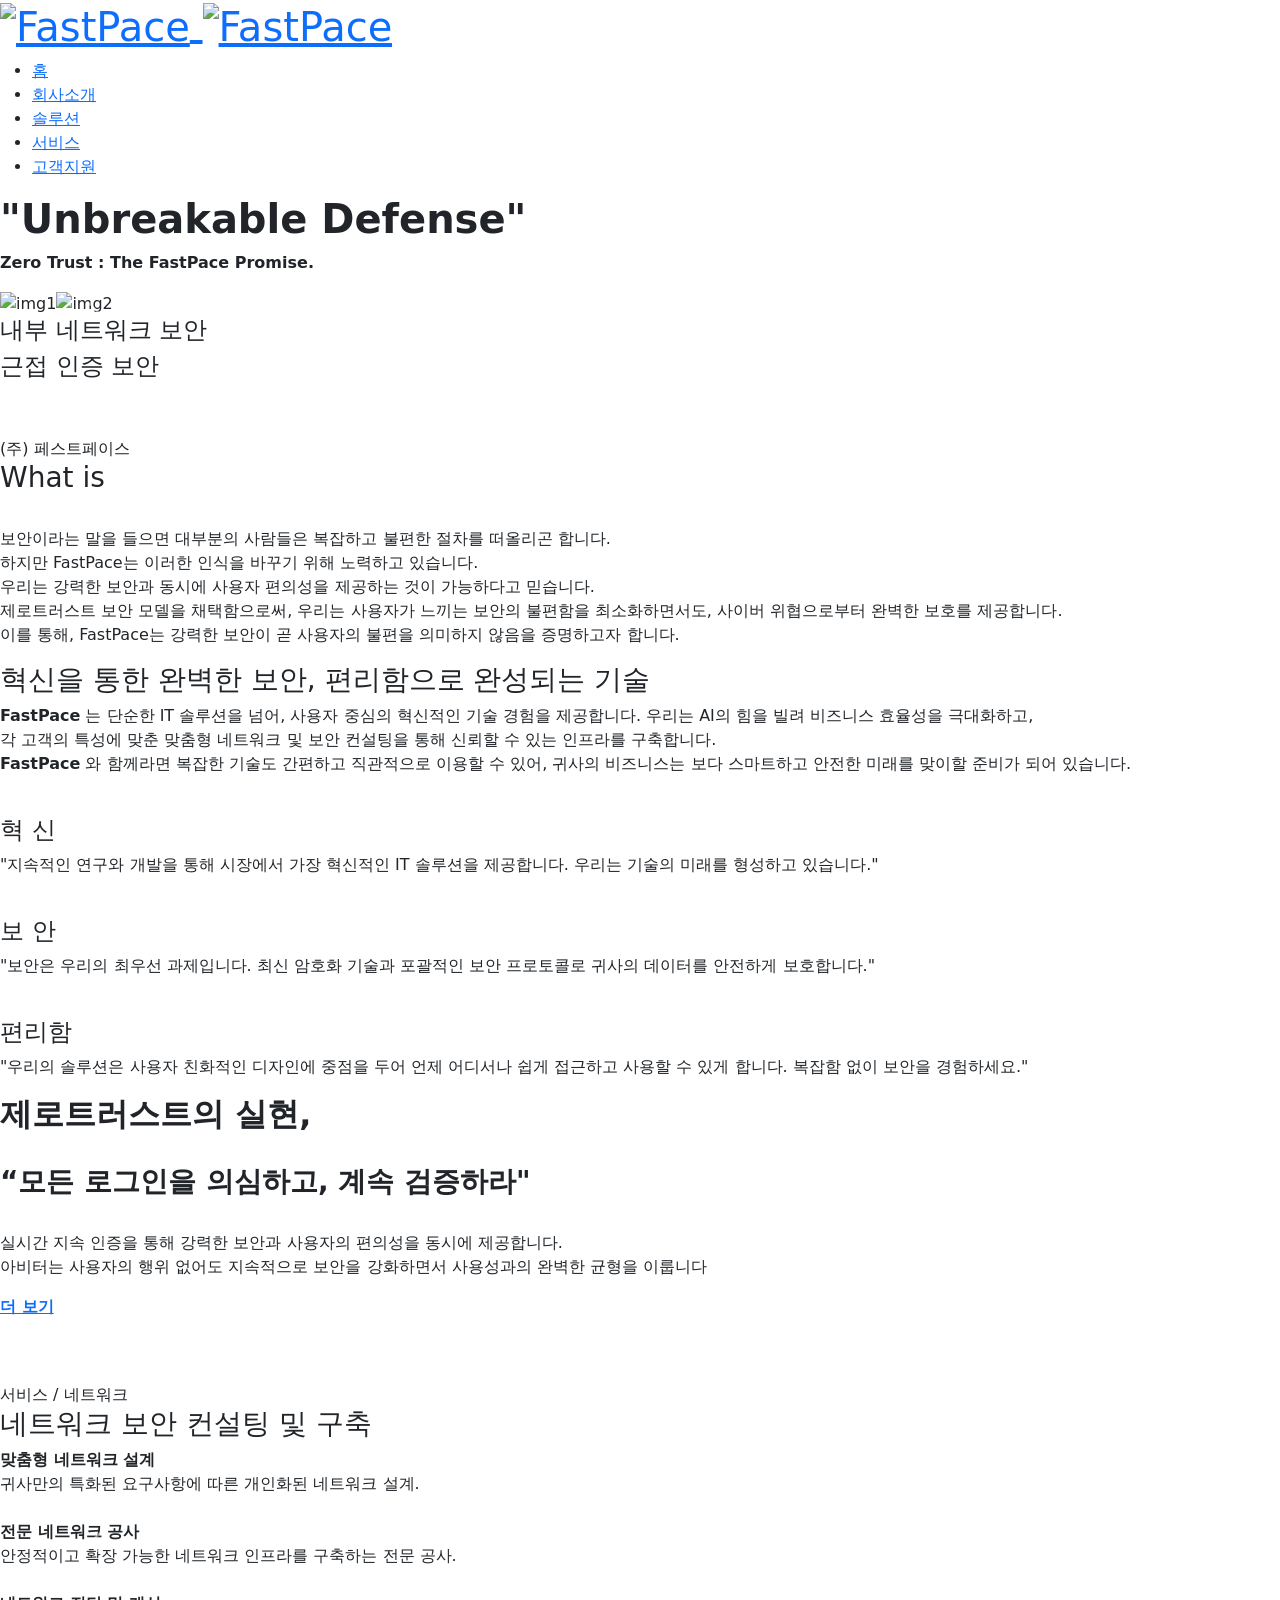
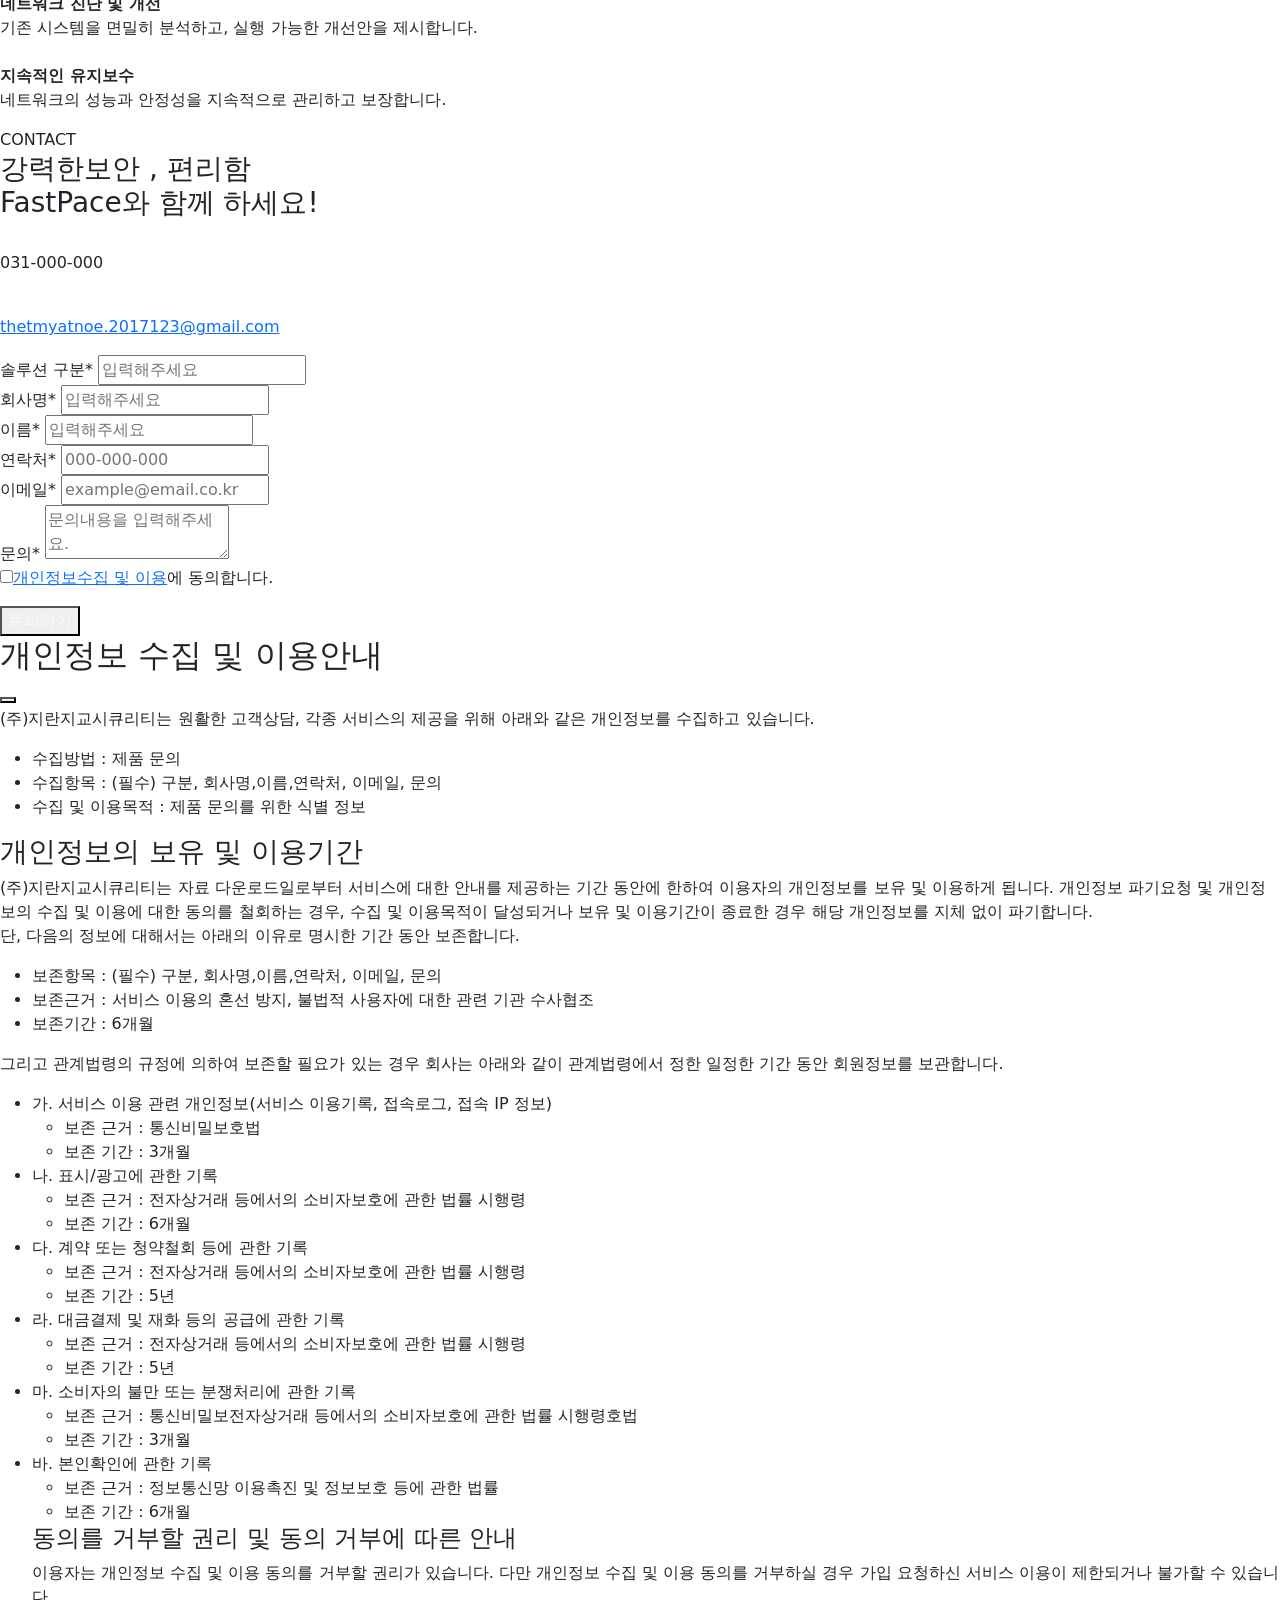
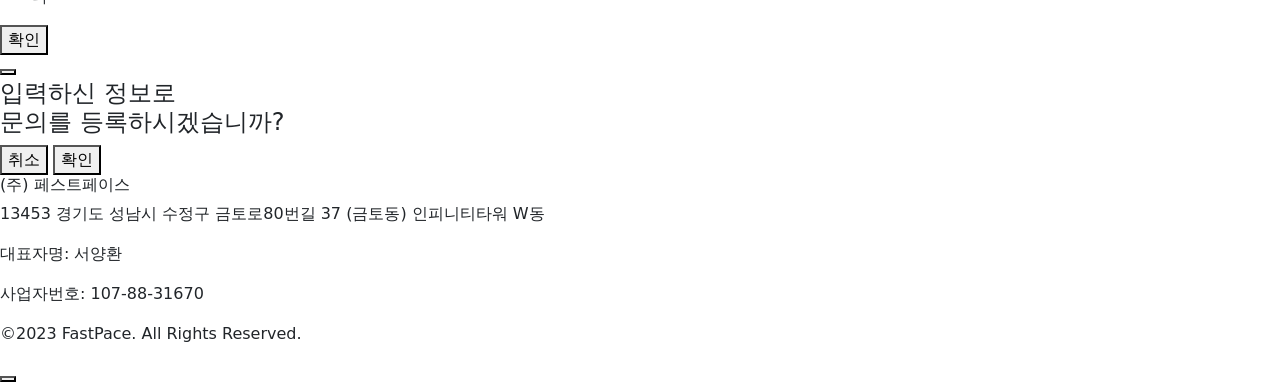
==== commit fdc26abd: "Update index.html" ====
--- a/index.html
+++ b/index.html
@@ -7,17 +7,17 @@
     <title>FastPace</title>
 
     <!-- css -->
-    <link rel="icon" href="images/main/fp1.png">
-    <link rel="stylesheet" href="css/css.css" />
-    <link rel="stylesheet" href="css/main.css" />
+    <link rel="icon" href="../html/images/main/fp1.png">
+    <link rel="stylesheet" href="../html/css/css.css" />
+    <link rel="stylesheet" href="../html/css/main.css" />
     <link href="https://cdn.jsdelivr.net/npm/bootstrap@5.0.2/dist/css/bootstrap.min.css" rel="stylesheet" integrity="sha384-EVSTQN3/azprG1Anm3QDgpJLIm9Nao0Yz1ztcQTwFspd3yD65VohhpuuCOmLASjC" crossorigin="anonymous">
     <script src="https://cdn.jsdelivr.net/npm/bootstrap@5.0.2/dist/js/bootstrap.bundle.min.js" integrity="sha384-MrcW6ZMFYlzcLA8Nl+NtUVF0sA7MsXsP1UyJoMp4YLEuNSfAP+JcXn/tWtIaxVXM" crossorigin="anonymous"></script>
     <!-- js -->
     <script src="https://cdn.jsdelivr.net/npm/@popperjs/core@2.9.2/dist/umd/popper.min.js" integrity="sha384-IQsoLXl5PILFhosVNubq5LC7Qb9DXgDA9i+tQ8Zj3iwWAwPtgFTxbJ8NT4GN1R8p" crossorigin="anonymous"></script>
     <script src="https://cdn.jsdelivr.net/npm/bootstrap@5.0.2/dist/js/bootstrap.min.js" integrity="sha384-cVKIPhGWiC2Al4u+LWgxfKTRIcfu0JTxR+EQDz/bgldoEyl4H0zUF0QKbrJ0EcQF" crossorigin="anonymous"></script>
-    <script src="js/jquery-3.2.1.min.js"></script>
-    <script src="js/common.js"></script>
-    <script src="js/aos.js"></script>
+    <script src="../html/js/jquery-3.2.1.min.js"></script>
+    <script src="../html/js/common.js"></script>
+    <script src="../html/js/aos.js"></script>
     <script src="https://smtpjs.com/v3/smtp.js"></script>
   </head>
 
@@ -28,15 +28,15 @@
         <div class="layout">
           <h1 class="header__logo">
             <a href="#">
-              <img src="images/main/fpw.png" alt="FastPace" class="white" />
-              <img src="images/main/fplogo.png" alt="FastPace" class="color" />
+              <img src="../html/images/main/fpw.png" alt="FastPace" class="white" />
+              <img src="../html/images/main/fplogo.png" alt="FastPace" class="color" />
             </a>
           </h1>
           <nav id="gnb" >
             <ul class="gnb__list">
-              <li class="gnb__item"><a href="#sec01">홈</a></li>
+              <li class="gnb__item"><a href="#sec04">홈</a></li>
               <li class="gnb__item"><a href="#sec03">회사소개</a></li>
-              <li class="gnb__item"><a href="#sec04">솔루션</a></li>
+              <li class="gnb__item"><a href="#sec01">솔루션</a></li>
               <li class="gnb__item"><a href="#sec05">서비스</a></li>
               <li class="gnb__item"><a href="#sec07">고객지원</a></li>
              
@@ -49,12 +49,149 @@
       <!-- header end -->
 
       <div id="main">
+        <section id="sec04">
+          <div id="sec04slider" class="carousel slide" data-bs-ride="carousel">
+            <div class="carousel-indicators">
+              <button type="button" data-bs-target="#sec04slider" data-bs-slide-to="0" class="active" aria-current="true" aria-label="Slide 1"></button>
+              <button type="button" data-bs-target="#sec04slider" data-bs-slide-to="1" aria-label="Slide 2"></button>
+              <button type="button" data-bs-target="#sec04slider" data-bs-slide-to="2" aria-label="Slide 3"></button>
+            </div>
+            <!-- ... Your carousel indicators and controls ... -->
+            <div class="carousel-inner">
+              <!-- Slide 1 (sec041) -->
+              <div id="sec041" class="carousel-item active">
+                <div class="layout">
+                  <div class="sec041__wrap">
+                    <div class="sec041__con">
+                      <h1><b>"Unbreakable Defense"</b></h1>
+                      <p><b>  Zero Trust : The FastPace Promise.</b> </p>
+                      <div class="subimg-container">
+                        <img src="../html/images/main/patrol_1.png" alt="img1"/><img src="../html/images/main/ar_logo.png" alt="img2"/>
+                      </div>
+                      <div class="subtitles-container">
+                        <h4 id="sub1">내부 네트워크 보안</h4><h4 id="sub2">근접 인증 보안</h4>
+                      </div>
+                    </div>
+                    <div class="sec041__img">
+                      <img src="../html/images/main/ma_1.png" alt="" />
+                      <!-- Image Content Here -->
+                    </div>
+                  </div>
+                  
+                </div>
+              </div>
+              <!-- ... Other slides ... -->
+              <div id="sec042" class="carousel-item">
+                <div class="layout">
+                  <div class="sec042__wrap">
+                    <div class="sec042__con">
+                      <h1><b>"Security Without Borders"</b></h1>
+                      <p><b>  Zero Trust : Full Protection.</b> </p>
+                      <div class="subimg-container">
+                        <img src="../html/images/main/patrol_1.png" alt="img1"/><img src="../html/images/main/ar_logo.png" alt="img2"/>
+                      </div>
+                      <div class="subtitles-container">
+                        <h4 id="sub1">내부 네트워크 보안</h4><h4 id="sub2">근접 인증 보안</h4>
+                      </div>
+                    </div>
+                    <div class="sec042__img">
+                      <img src="../html/images/main/ma_2.png" alt="" />
+                      <!-- Image Content Here -->
+                    </div>
+                  </div>
+                  
+                </div>
+              </div>
+              <div id="sec043" class="carousel-item">
+                <div class="layout">
+                  <div class="sec043__wrap">
+                    <div class="sec043__con">
+                      <h1><b>"Beyond Trust, Toward Security"</b></h1>
+                      <p><b>  FastPace's Zero Trust Approach.</b> </p>
+                      <div class="subimg-container">
+                        <img src="../html/images/main/patrol_1.png" alt="img1"/><img src="../html/images/main/ar_logo.png" alt="img2"/>
+                      </div>
+                      <div class="subtitles-container">
+                        <h4 id="sub1">내부 네트워크 보안</h4><h4 id="sub2">근접 인증 보안</h4>
+                      </div>
+                    </div>
+                    <div class="sec043__img">
+                      <img src="../html/images/main/ma_3.png" alt="" />
+                      <!-- Image Content Here -->
+                    </div>
+                  </div>
+                  
+                </div>
+              </div>
+            </div>
+            <button class="carousel-control-prev" type="button" data-bs-target="#sec04slider" data-bs-slide="prev">
+              <span class="carousel-control-prev-icon" aria-hidden="true"></span>
+              <span class="visually-hidden">Previous</span>
+            </button>
+            <button class="carousel-control-next" type="button" data-bs-target="#sec04slider" data-bs-slide="next">
+              <span class="carousel-control-next-icon" aria-hidden="true"></span>
+              <span class="visually-hidden">Next</span>
+            </button>
+          </div>
+        </section>
+        
+        <section id="sec03" class="con">
+          <div class="layout">
+            <div class="con__img" data-aos="fade-up" data-aos-anchor="#sec03">
+              <img src="../html/images/main/re2.png" alt="" />
+            </div>
+            <div class="con__text">
+              <span class="con__title con__title--sm" data-aos="fade-down" data-aos-delay="400" data-aos-anchor="#sec03">(주) 페스트페이스</span>
+              <h3 class="con__title" data-aos="fade-down" data-aos-delay="600" data-aos-anchor="#sec03">What is <img src="../html/images/main/fastpace2.png" alt=''/></h3>
+              <br>
+              <p class="con__desc" data-aos="fade-up" data-aos-delay="800" data-aos-anchor="#sec03">
+                보안이라는 말을 들으면 대부분의 사람들은 복잡하고 불편한 절차를 떠올리곤 합니다. <br>하지만 FastPace는 이러한 인식을 바꾸기 위해 노력하고 있습니다. <br>우리는 강력한 보안과 동시에 사용자 편의성을 제공하는 것이 가능하다고 믿습니다. <br>제로트러스트 보안 모델을 채택함으로써, 우리는 사용자가 느끼는 보안의 불편함을 최소화하면서도, 사이버 위협으로부터 완벽한 보호를 제공합니다. <br>이를 통해, FastPace는 강력한 보안이 곧 사용자의 불편을 의미하지 않음을 증명하고자 합니다.
+              </p>
+            </div>
+          </div>
+        </section>
+        <section id="sec02">
+          <div class="layout">
+            <h3 class="con__title" data-aos="fade-down" data-aos-anchor="#sec02">혁신을 통한 완벽한 보안, 편리함으로 완성되는 기술</h3>
+            <p class="sec02__text" data-aos="fade-down" data-aos-delay="200" data-aos-anchor="#sec02">
+              <b>FastPace</b> 는 단순한 IT 솔루션을 넘어, 사용자 중심의 혁신적인 기술 경험을 제공합니다. 우리는 AI의 힘을 빌려 비즈니스 효율성을 극대화하고, <br>각 고객의 특성에 맞춘 맞춤형 네트워크 및 보안 컨설팅을 통해 신뢰할 수 있는 인프라를 구축합니다. <br>
+              <b>FastPace</b> 와 함께라면 복잡한 기술도 간편하고 직관적으로 이용할 수 있어, 귀사의 비즈니스는 보다 스마트하고 안전한 미래를 맞이할 준비가 되어 있습니다.<br />
+            </p>
+            <div class="sec02__con">
+              <div class="sec02__item">
+                <div class="sec02__item-img" data-aos="zoom-in" data-aos-duration="700" data-aos-delay="800" data-aos-anchor="#sec02"><img src="../html/images/main/i1.png" alt="" /></div>
+                <div class="sec02__item-text" data-aos="fade-up" data-aos-delay="1400" data-aos-anchor="#sec02">
+                  <h4>혁 신</h4>
+                  <p>"지속적인 연구와 개발을 통해 시장에서 가장 혁신적인 IT 솔루션을 제공합니다. 우리는 기술의 미래를 형성하고 있습니다."</p>
+                </div>
+              </div>
+              <div class="sec02__item">
+                <div class="sec02__item-img" data-aos="zoom-in" data-aos-duration="700" data-aos-delay="900" data-aos-anchor="#sec02"><img src="../html/images/main/i2.png" alt="" /></div>
+                <div class="sec02__item-text" data-aos="fade-up" data-aos-delay="1600" data-aos-anchor="#sec02">
+                  <h4>보 안</h4>
+                  <p>"보안은 우리의 최우선 과제입니다. 최신 암호화 기술과 포괄적인 보안 프로토콜로 귀사의 데이터를 안전하게 보호합니다."</p>
+                </div>
+              </div>
+              <div class="sec02__item">
+                <div class="sec02__item-img" data-aos="zoom-in" data-aos-duration="700" data-aos-delay="1200" data-aos-anchor="#sec02"><img src="../html/images/main/i3.png" alt="" /></div>
+                <div class="sec02__item-text" data-aos="fade-up" data-aos-delay="1800" data-aos-anchor="#sec02">
+                  <h4>편리함</h4>
+                  <p>"우리의 솔루션은 사용자 친화적인 디자인에 중점을 두어 언제 어디서나 쉽게 접근하고 사용할 수 있게 합니다. 복잡함 없이 보안을 경험하세요."</p>
+                </div>
+              </div>
+            </div>
+            <!--<div class="annotation" data-aos="fade" data-aos-duration="1400" data-aos-delay="2400" data-aos-anchor="#sec02">
+              <p class="annotation__word"><sup class="point">*</sup> NFT(Non-Fungible Token)</p>
+              <p class="annotation__desc">블록체인의 기술을 이용하여 증명되는 디지털 자산을 증명하는 토큰</p>
+            </div>-->
+          </div>
+        </section>
+       
         <section id="sec01">
           <div id="sec01slider" class="carousel slide" data-bs-ride="carousel">
             <div class="carousel-indicators">
-              <button type="button" data-bs-target="#sec01" data-bs-slide-to="0" class="active" aria-current="true" aria-label="Slide 1"></button>
-              <button type="button" data-bs-target="#sec01" data-bs-slide-to="1" aria-label="Slide 2"></button>
-              <button type="button" data-bs-target="#sec01" data-bs-slide-to="2" aria-label="Slide 3"></button>
+              <button type="button" data-bs-target="#sec01slider" data-bs-slide-to="0" class="active" aria-current="true" aria-label="Slide 1"></button>
+              <button type="button" data-bs-target="#sec01slider" data-bs-slide-to="1" aria-label="Slide 2"></button>
             </div>
             <div class="carousel-inner">
               <!-- Slide 1 (sec011) -->
@@ -62,12 +199,12 @@
                 <div class="layout">
                   <div class="sec011__wrap">
                       <div class="sec011__con">
-                          <h2>제로트러스트  </h2>
-                          <h3>“모든 로그인을 의심하고, 계속 검증하라"</h3>
-                          <span>Arbiter</span>
+                          <h2><b>제로트러스트의 실현, </b></h2><br>
+                          <h3><b>“모든 로그인을 의심하고, 계속 검증하라"</b></h3>
+                          <img src="../html/images/main/ar_logo.png" alt=""/>
                           <p>
-                            <b>Proximity Authentication </b> <br>
-                            로그인 보안, 더 이상의 복잡함은 없습니다.<br>근접 인증으로, 가장 빠르고 간편한 경험을 제공합니다.
+                            
+                            실시간 지속 인증을 통해 강력한 보안과 사용자의 편의성을 동시에 제공합니다. <br>아비터는 사용자의 행위 없어도 지속적으로 보안을 강화하면서 사용성과의 완벽한 균형을 이룹니다
                           </p>
                           <div class="app__link-wrap1">
                               <a href="https://fastpace.my.canva.site/patrol" class="app__link1">
@@ -76,7 +213,7 @@
                           </div>
                       </div>
                       <div class="sec011__img">
-                          <img src="images/main/ar_ma_img1.png" alt="" />
+                          <img src="../html/images/main/ar_ma_img1.png" alt="" />
                       </div>
                   </div>
               </div>
@@ -88,25 +225,25 @@
                       <div class="sec012__con">
                           <h2>제로트러스트의 실현, </h2>
                           <h3>네트워크 정찰을 통한 완벽한 보안</h3>
-                          <span>Patrol</span>
+                          <img src="../html/images/main/patrol_1.png" >
                           <p>
                               취약한 내부 네트워크를 위한 트래픽 탐지 솔루션. <br>
                               센서를 통한 실시간 트래픽 감시 및 침입 방지, <br>안티바이러스 엔진으로 내부 위협을 정밀하게 탐지하고 차단합니다.
                           </p>
                           <div class="app__link-wrap2">
-                              <a href="https://fastpace.my.canva.site/patrol" class="app__link2">
+                              <a href="https://fastpace.my.canva.site/patrol#progress" class="app__link2">
                                   <p><strong>더 보기</strong></p>
                               </a>
                           </div>
                       </div>
                       <div class="sec012__img">
-                          <img src="images/main/pa_ma_img1.png" alt="" />
+                          <img src="../html/images/main/pa_ma_img1.png" alt="" />
                       </div>
                   </div>
                 </div>
               </div>
               <!-- Slide 3 (sec013) -->
-              <div id="sec013" class="carousel-item">
+              <!--<div id="sec013" class="carousel-item">
                 <div class="layout">
                   <div class="sec013__wrap">
                       <div class="sec013__con">
@@ -124,11 +261,11 @@
                           </div>
                       </div>
                       <div class="sec013__img">
-                          <img src="images/main/cmd_1.png" alt="" />
+                          <img src="../html/images/main/cmd_1.png" alt="" />
                       </div>
                   </div>
                 </div>
-              </div>
+              </div>-->
             </div>
             <button class="carousel-control-prev" type="button" data-bs-target="#sec01slider" data-bs-slide="prev">
               <span class="carousel-control-prev-icon" aria-hidden="true"></span>
@@ -140,83 +277,6 @@
             </button>
           </div>
         </section>
-        <section id="sec03" class="con__box">
-          <div class="layout">
-            <div class="con__img" data-aos="fade-right" data-aos-anchor="#sec03">
-              <img src="images/main/fplogo.png" alt="" />
-            </div>
-            <div class="con__text">
-              <span class="con__title con__title--sm" data-aos="fade-down" data-aos-delay="400" data-aos-anchor="#sec03">(주) 페스트페이스</span>
-              <h3 class="con__title" data-aos="fade-down" data-aos-delay="600" data-aos-anchor="#sec03">What is FastPace</h3>
-              <p class="con__desc" data-aos="fade-up" data-aos-delay="800" data-aos-anchor="#sec03">
-                보안이라는 말을 들으면 대부분의 사람들은 복잡하고 불편한 절차를 떠올리곤 합니다. <br>하지만 FastPace는 이러한 인식을 바꾸기 위해 노력하고 있습니다. <br>우리는 강력한 보안과 동시에 사용자 편의성을 제공하는 것이 가능하다고 믿습니다. <br>제로트러스트 보안 모델을 채택함으로써, 우리는 사용자가 느끼는 보안의 불편함을 최소화하면서도, 사이버 위협으로부터 완벽한 보호를 제공합니다. <br>이를 통해, FastPace는 강력한 보안이 곧 사용자의 불편을 의미하지 않음을 증명하고자 합니다.
-              </p>
-            </div>
-          </div>
-        </section>
-        <section id="sec02">
-          <div class="layout">
-            <h3 class="con__title" data-aos="fade-down" data-aos-anchor="#sec02">혁신을 통한 완벽한 보안, 편리함으로 완성되는 기술</h3>
-            <p class="sec02__text" data-aos="fade-down" data-aos-delay="200" data-aos-anchor="#sec02">
-              <b>FastPace</b> 는 단순한 IT 솔루션을 넘어, 사용자 중심의 혁신적인 기술 경험을 제공합니다. 우리는 AI의 힘을 빌려 비즈니스 효율성을 극대화하고, 각 고객의 특성에 맞춘 맞춤형 네트워크 및 보안 컨설팅을 통해 신뢰할 수 있는 인프라를 구축합니다. <br>
-              <b>FastPace</b> 와 함께라면 복잡한 기술도 간편하고 직관적으로 이용할 수 있어, 귀사의 비즈니스는 보다 스마트하고 안전한 미래를 맞이할 준비가 되어 있습니다.<br />
-            </p>
-            <div class="sec02__con">
-              <div class="sec02__item">
-                <div class="sec02__item-img" data-aos="zoom-in" data-aos-duration="700" data-aos-delay="800" data-aos-anchor="#sec02"><img src="images/main/i1.png" alt="" /></div>
-                <div class="sec02__item-text" data-aos="fade-up" data-aos-delay="1400" data-aos-anchor="#sec02">
-                  <h4>혁 신</h4>
-                  <p>"지속적인 연구와 개발을 통해 시장에서 가장 혁신적인 IT 솔루션을 제공합니다. 우리는 기술의 미래를 형성하고 있습니다."</p>
-                </div>
-              </div>
-              <div class="sec02__item">
-                <div class="sec02__item-img" data-aos="zoom-in" data-aos-duration="700" data-aos-delay="900" data-aos-anchor="#sec02"><img src="images/main/i2.png" alt="" /></div>
-                <div class="sec02__item-text" data-aos="fade-up" data-aos-delay="1600" data-aos-anchor="#sec02">
-                  <h4>보 안</h4>
-                  <p>"보안은 우리의 최우선 과제입니다. 최신 암호화 기술과 포괄적인 보안 프로토콜로 귀사의 데이터를 안전하게 보호합니다."</p>
-                </div>
-              </div>
-              <div class="sec02__item">
-                <div class="sec02__item-img" data-aos="zoom-in" data-aos-duration="700" data-aos-delay="1200" data-aos-anchor="#sec02"><img src="images/main/i3.png" alt="" /></div>
-                <div class="sec02__item-text" data-aos="fade-up" data-aos-delay="1800" data-aos-anchor="#sec02">
-                  <h4>편리함</h4>
-                  <p>"우리의 솔루션은 사용자 친화적인 디자인에 중점을 두어 언제 어디서나 쉽게 접근하고 사용할 수 있게 합니다. 복잡함 없이 보안을 경험하세요."</p>
-                </div>
-              </div>
-            </div>
-            <!--<div class="annotation" data-aos="fade" data-aos-duration="1400" data-aos-delay="2400" data-aos-anchor="#sec02">
-              <p class="annotation__word"><sup class="point">*</sup> NFT(Non-Fungible Token)</p>
-              <p class="annotation__desc">블록체인의 기술을 이용하여 증명되는 디지털 자산을 증명하는 토큰</p>
-            </div>-->
-          </div>
-        </section>
-        <section id="sec04" class="con__box">
-          <div class="layout">
-            <div class="con__img" data-aos="fade-left" data-aos-anchor="#sec04">
-              <img src="images/main/con_img02.png" alt="" />
-            </div>
-            <div class="con__text">
-              <span class="con__title con__title--sm" data-aos="fade-down" data-aos-delay="400" data-aos-anchor="#sec04">WHAT</span>
-              <h3 class="con__title" data-aos="fade-down" data-aos-delay="600" data-aos-anchor="#sec04">경험을 자산으로 바꾸는 가치</h3>
-              <p class="con__desc" data-aos="fade-up" data-aos-delay="800" data-aos-anchor="#sec04">
-                PRUUF는 박람회 문화를 블록체인 기술에 담아 일상으로 가져왔어요.
-                <br /><br />
-                참관객은 NFT 배지 정보에 쉽게 접근하고 추가 서비스를 이용할 수 있고,<br class="mo-none" />
-                참가사들은 PRUUF의 서비스를 통해 행사 참가 목표를 이룰 수 있어요.<br />
-                주최사는 PRUUF 시스템을 연동하여 정보를 NFT로 생성하고<br class="mo-none" />
-                QR 스캔만으로 사용자들이 매우 쉽게 지갑으로 민팅<sup class="point">*</sup>할 수 있는<br class="mo-none" />
-                플랫폼을 제공해요.<br />
-              </p>
-              <div class="annotation mt50" data-aos="fade" data-aos-duration="1400" data-aos-delay="1400" data-aos-anchor="#sec04">
-                <p class="annotation__word"><sup class="point">*</sup> 민팅(Minting)</p>
-                <p class="annotation__desc">
-                  블록체인 기술을 활용해 디지털 자산(암호화폐)을 대체 불가능한<br class="mo-none" />
-                  고유 자산(NFT)으로 만들어 내는 것, NFT 발행.
-                </p>
-              </div>
-            </div>
-          </div>
-        </section>
 
         <section id="sec05" class="con__box">
           <div id="sec05slider" class="carousel slide" data-bs-ride="carousel">
@@ -229,7 +289,7 @@
           <div id="sec051" class="carousel-item active">
             <div class="layout">
               <div class="con__img" data-aos="fade-right" data-aos-anchor="#sec05">
-                <img src="images/main/sv_1.png" alt="" />
+                <img src="../html/images/main/sv_1.png" alt="" />
               </div>
               <div class="con__text">
                 <span class="con__title con__title--sm" data-aos="fade-down" data-aos-delay="400" data-aos-anchor="#sec05"> 서비스 / 네트워크</span>
@@ -257,7 +317,7 @@
           <div id="sec052" class="carousel-item">
             <div class="layout">
               <div class="con__img" data-aos="fade-right" data-aos-anchor="#sec05">
-                <img src="images/main/sv2.png" alt="" />
+                <img src="../html/images/main/sv2.png" alt="" />
               </div>
               <div class="con__text">
                 <span class="con__title con__title--sm" data-aos="fade-down" data-aos-delay="400" data-aos-anchor="#sec05">  서비스 / 보안컨설팅</span>
@@ -294,20 +354,20 @@
               <div class="contact__btn-wrap" data-aos="fade-up" data-aos-delay="600" data-aos-anchor="#sec07">
                 <div class="contact__btn contact__btn--tel">
                   <span class="contact__icon">
-                    <img src="images/main/icon_contact01.svg" alt="" />
+                    <img src="../html/images/main/icon_contact01.svg" alt="" />
                   </span>
                   <p>031-000-000</p>
                 </div>
                 <a href="mailto:thetmyatnoe.2017123@gmail.com" class="contact__btn contact__btn--mail">
                   <span class="contact__icon">
-                    <img src="images/main/icon_contact02.svg" alt="" />
+                    <img src="../html/images/main/icon_contact02.svg" alt="" />
                   </span>
                   <p>thetmyatnoe.2017123@gmail.com</p>
                 </a>
               </div>
             </div>
             <div class="con__form" data-aos="fade" data-aos-duration="1400" data-aos-delay="1200" data-aos-anchor="#sec07">
-              <form id="inquiryform" action="http://106.10.38.198/submit-inquiry" method="post"> <!-- Modify this line -->
+              <form id="inquiryform" action="http://118.67.131.35:3000/submit-inquiry" method="post"> <!-- Modify this line -->
                 <div class="con__form-item incorrect">
                   <label class="con__form-label">솔루션 구분*</label>
                   <input type="text" name="category" placeholder="입력해주세요" />
